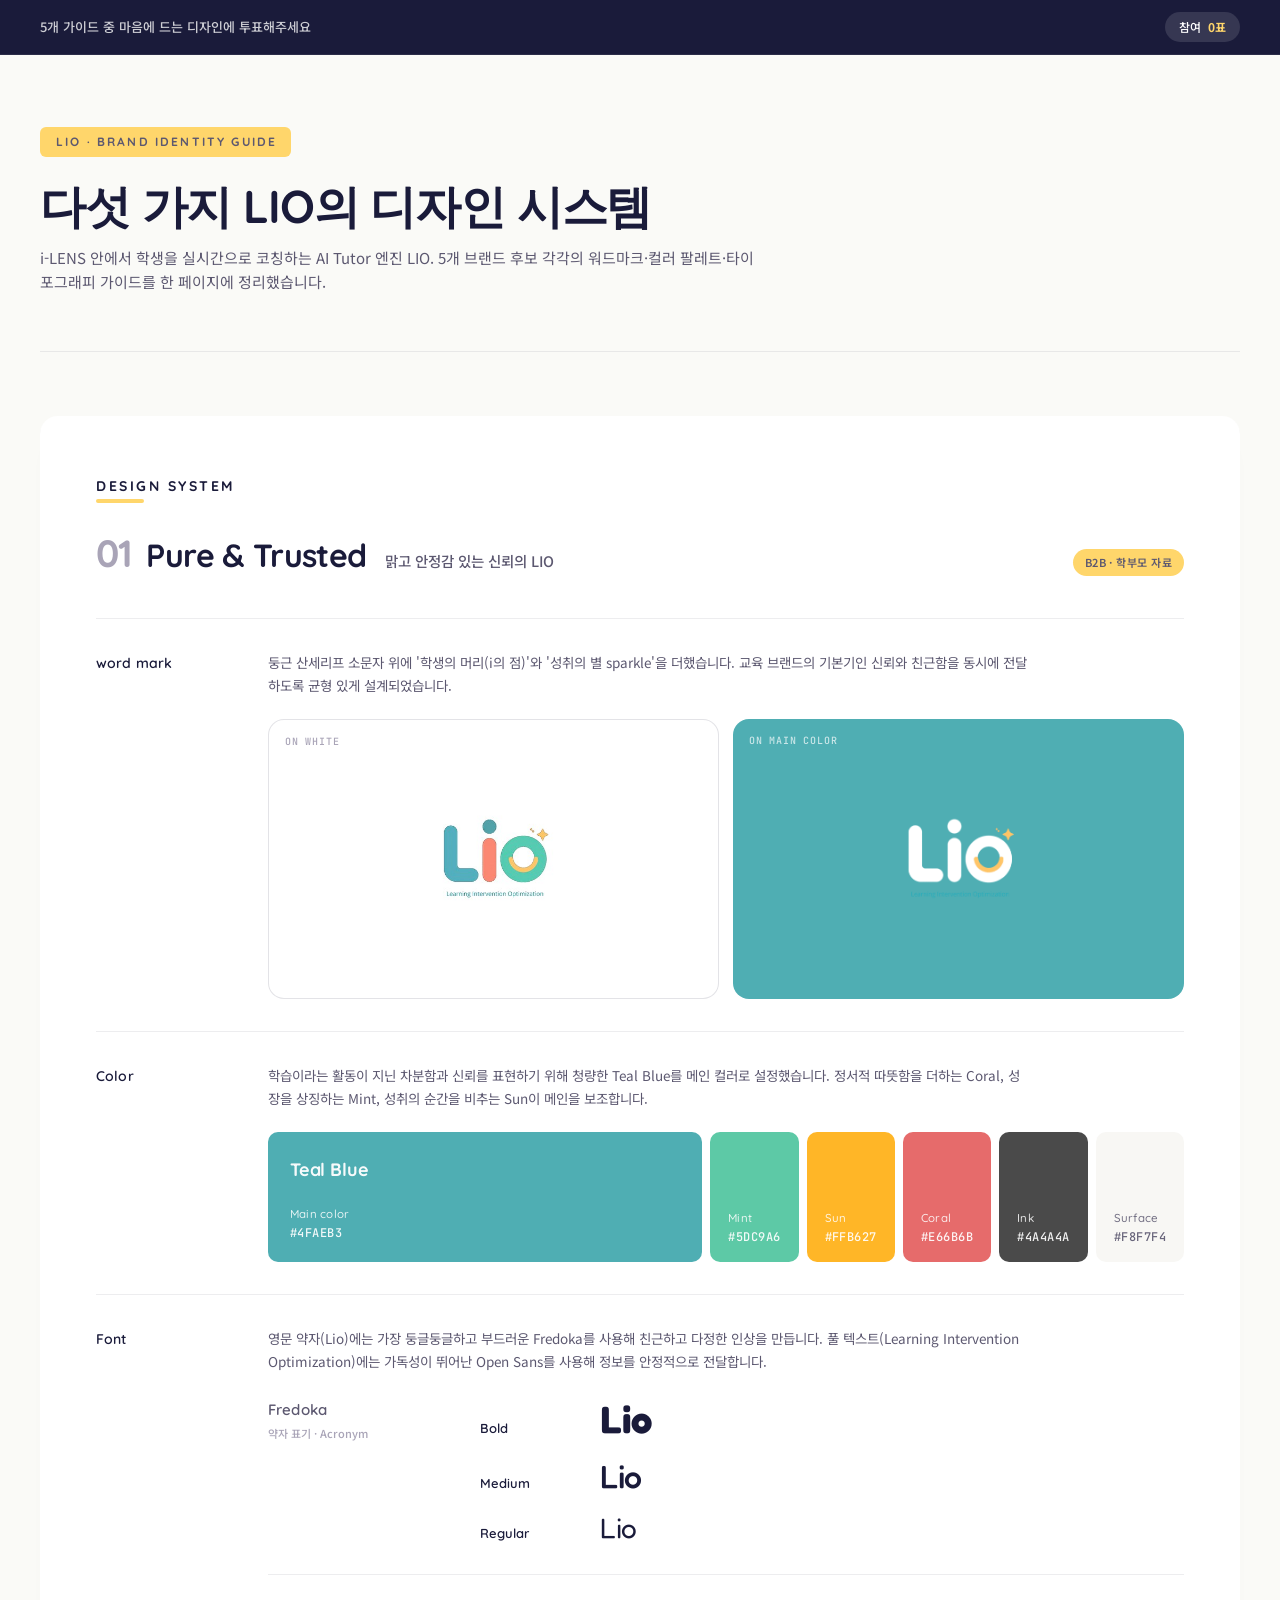
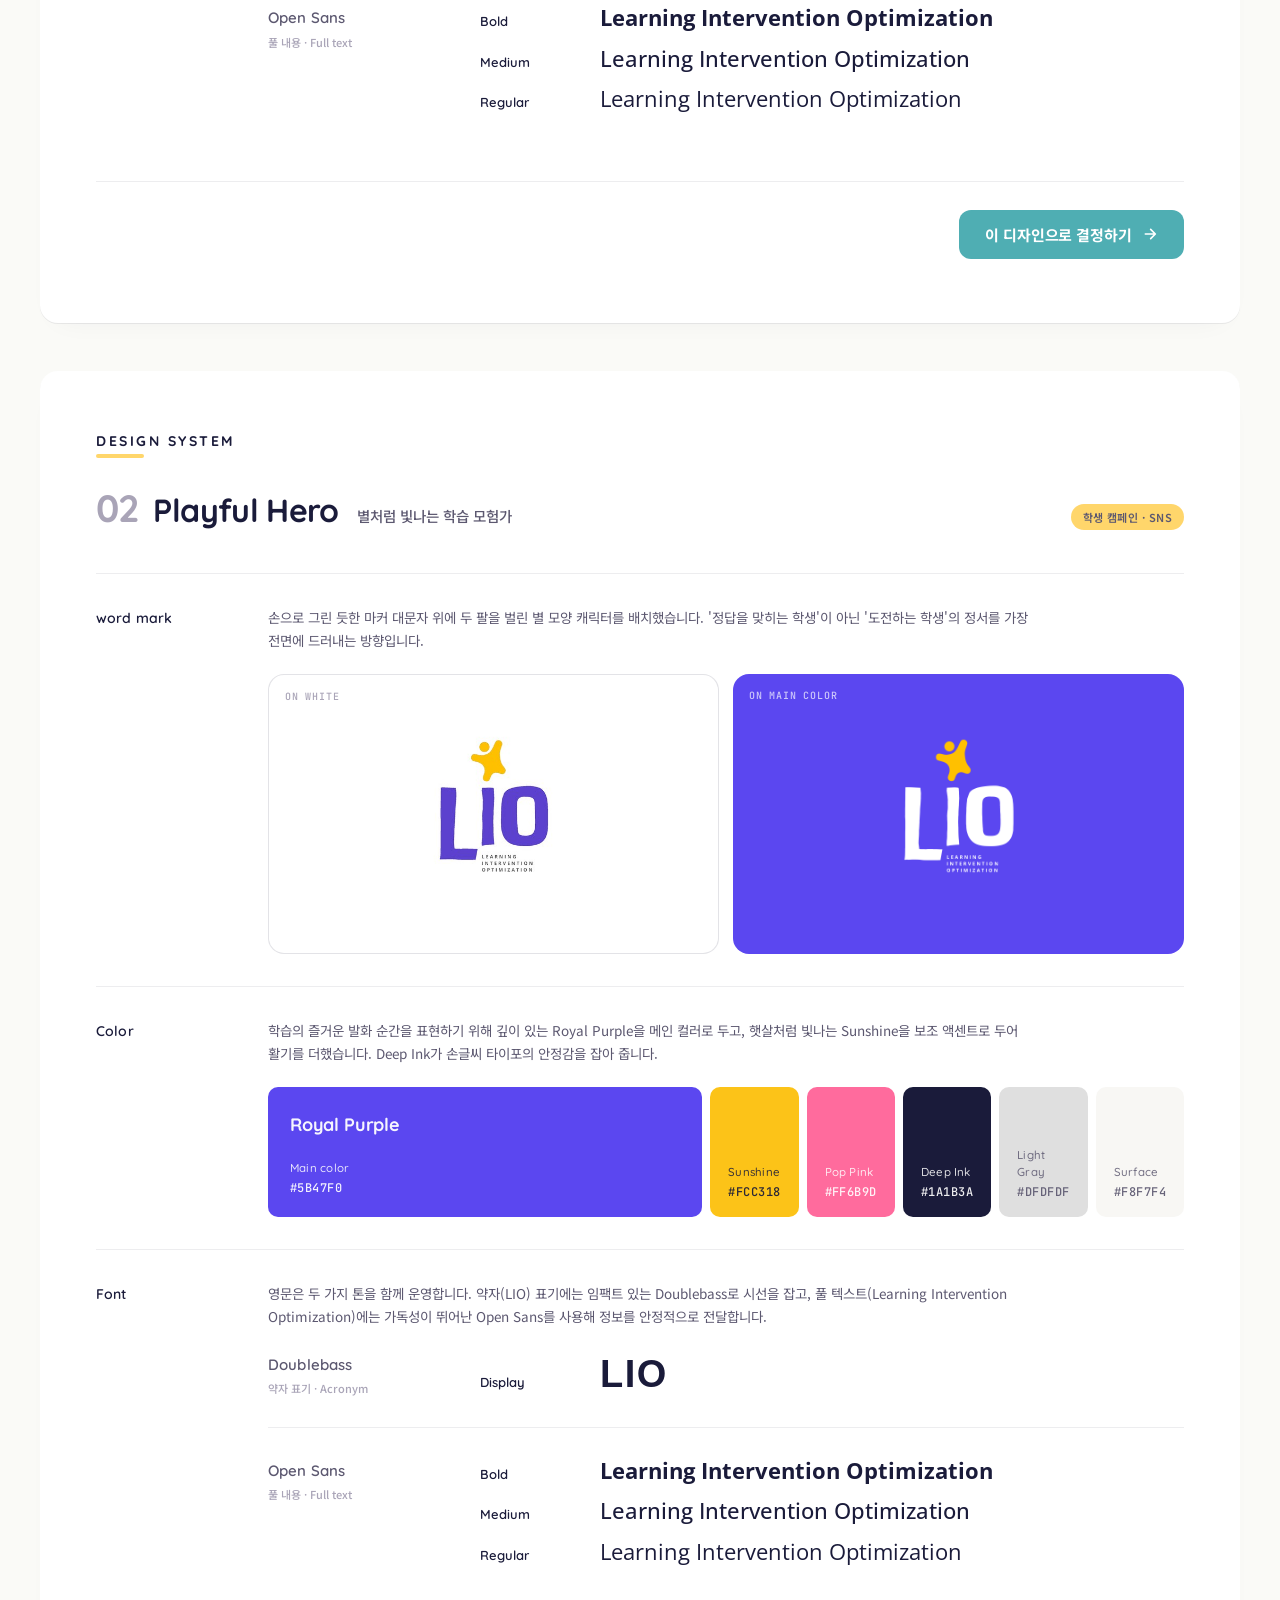
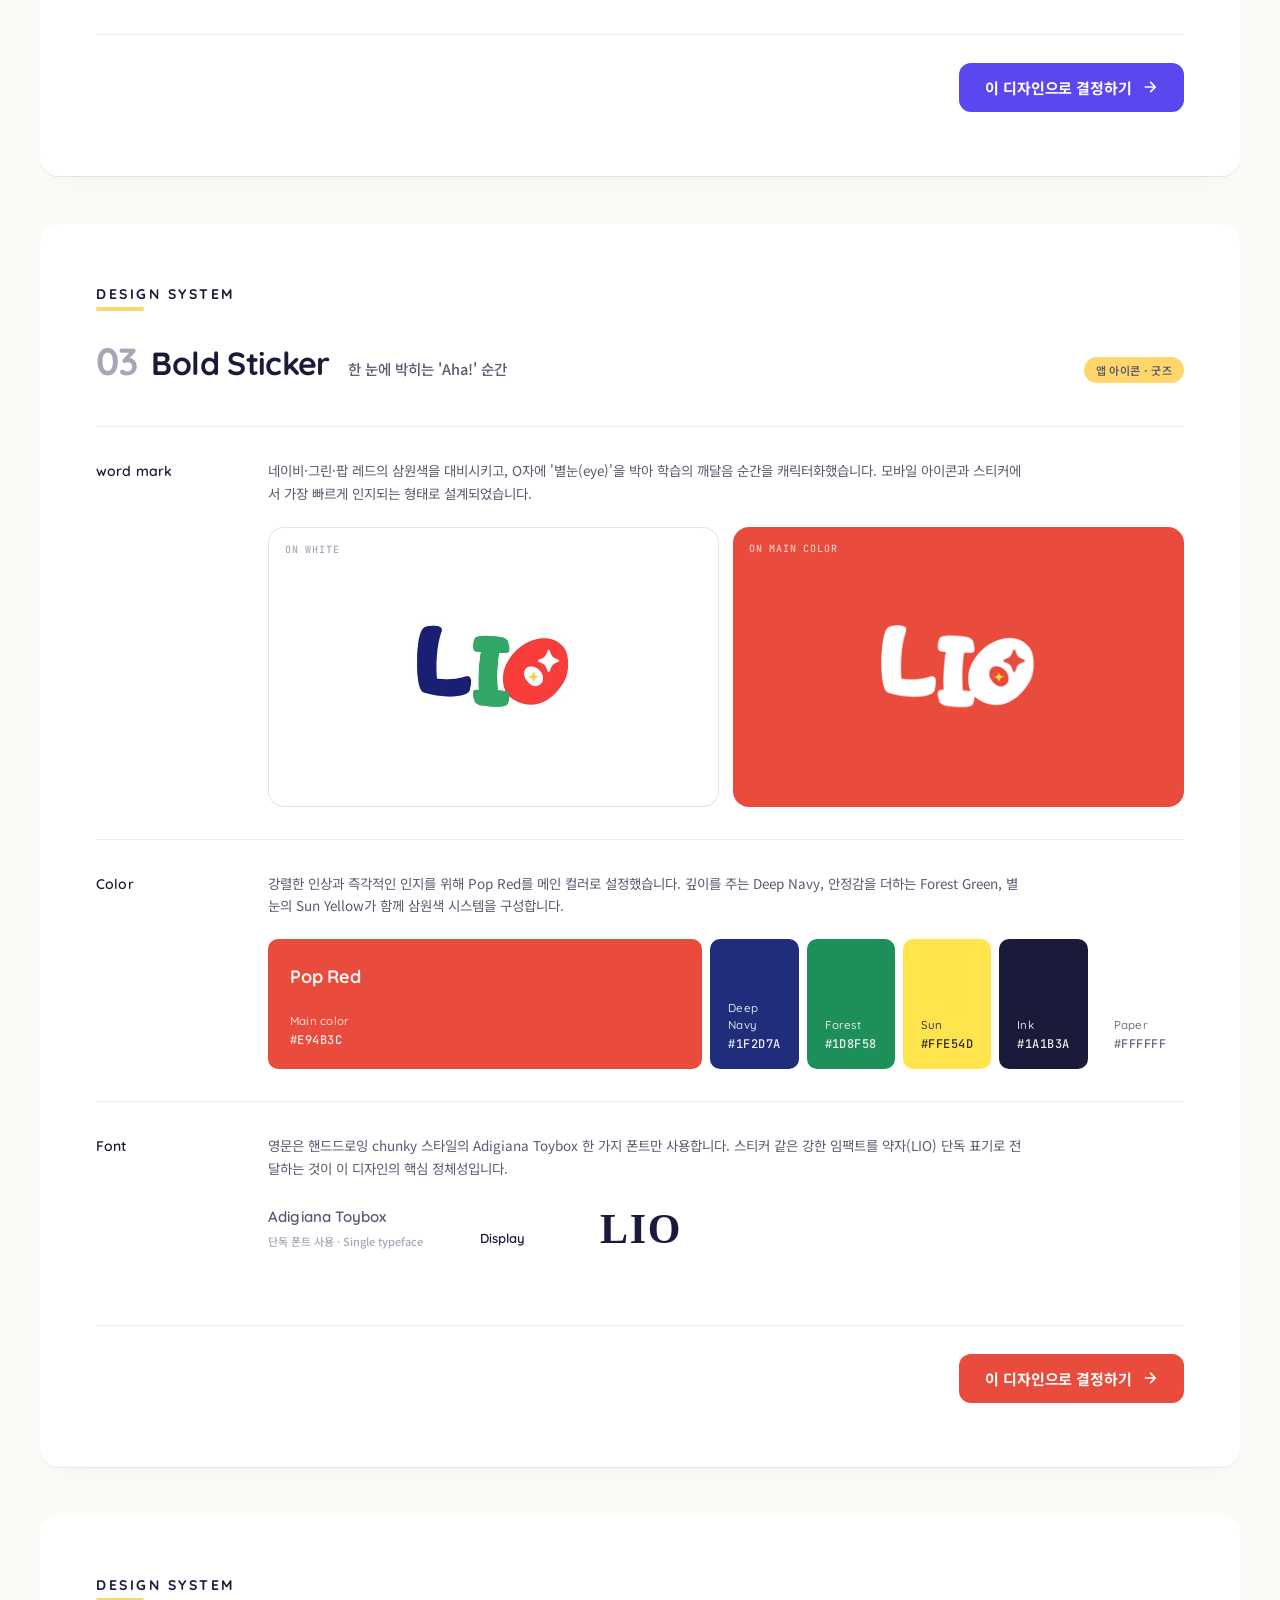
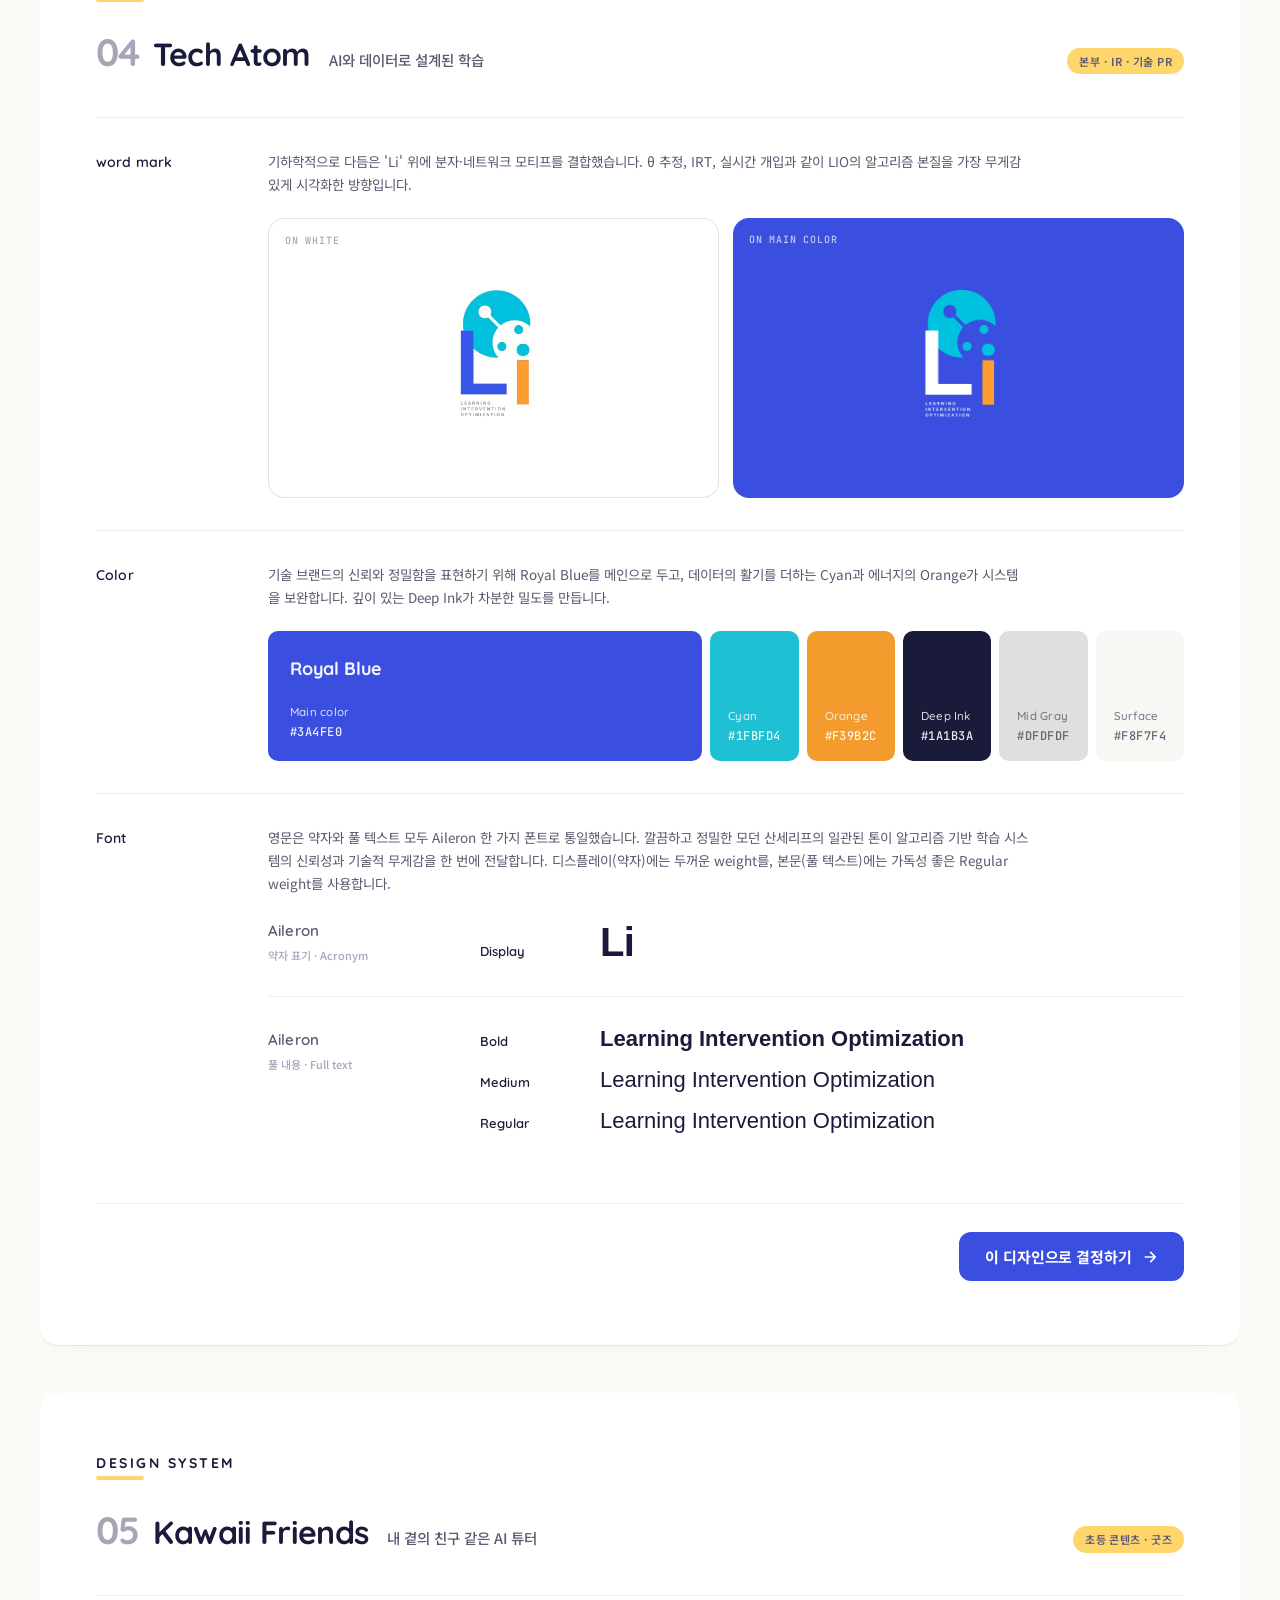
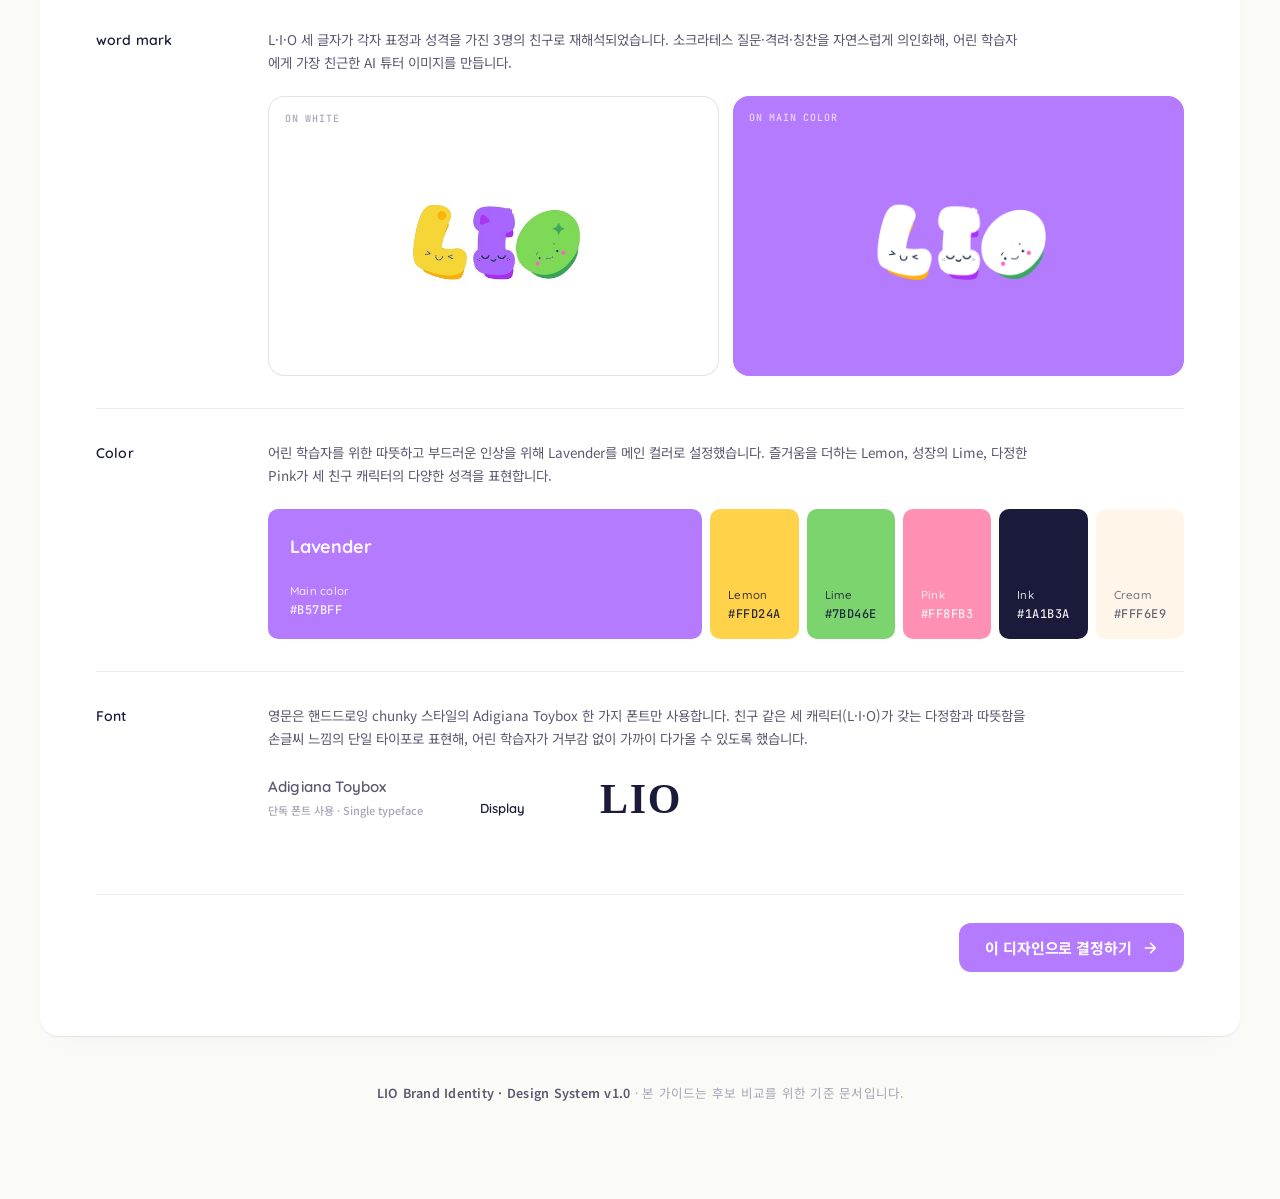
==== lio-design-system.html @ 3cfc1997 "Add files via upload" ====
<!DOCTYPE html>
<html lang="ko">
<head>
<meta charset="UTF-8">
<meta name="viewport" content="width=device-width, initial-scale=1.0">
<title>LIO · Design System · 5 Brand Identity Guides</title>
<link rel="preconnect" href="https://fonts.googleapis.com">
<link rel="preconnect" href="https://fonts.gstatic.com" crossorigin>
<link href="https://fonts.googleapis.com/css2?family=Noto+Sans+KR:wght@400;500;700&family=Quicksand:wght@400;500;700&family=Fredoka:wght@400;500;700&family=Open+Sans:wght@400;500;700&family=JetBrains+Mono:wght@400;500&display=swap" rel="stylesheet">
<style>
  :root {
    --bg: #FAFAF7;
    --surface: #FFFFFF;
    --ink: #1A1B3A;
    --ink-2: #5C5870;
    --ink-3: #A9A4B7;
    --line: rgba(26,27,58,0.08);
    --line-strong: rgba(26,27,58,0.14);
    --accent: #FFD66B;
  }
  * { box-sizing: border-box; margin: 0; padding: 0; }
  html, body {
    font-family: 'Noto Sans KR', -apple-system, BlinkMacSystemFont, system-ui, sans-serif;
    color: var(--ink);
    background: var(--bg);
    line-height: 1.5;
    -webkit-font-smoothing: antialiased;
    -moz-osx-font-smoothing: grayscale;
  }
  .wrap {
    max-width: 1280px;
    margin: 0 auto;
    padding: 72px 40px 96px;
  }

  /* PAGE HEADER */
  .page-header {
    margin-bottom: 64px;
    padding-bottom: 56px;
    border-bottom: 1px solid var(--line);
  }
  .page-header .kicker {
    display: inline-block;
    font-family: 'Quicksand', sans-serif;
    font-size: 12px;
    font-weight: 700;
    letter-spacing: 0.18em;
    text-transform: uppercase;
    color: #5C5870;
    background: var(--accent);
    padding: 6px 14px 6px 16px;
    border-radius: 6px;
    margin-bottom: 24px;
  }
  .page-header h1 {
    font-family: 'Quicksand', sans-serif;
    font-weight: 700;
    font-size: clamp(34px, 4vw, 46px);
    line-height: 1.1;
    letter-spacing: -0.025em;
    margin-bottom: 14px;
    color: var(--ink);
  }
  .page-header .lead {
    font-size: 15px;
    color: var(--ink-2);
    max-width: 720px;
    line-height: 1.65;
  }

  /* GUIDE CARD */
  .guide {
    background: var(--surface);
    border-radius: 18px;
    padding: 56px 56px 64px;
    margin-bottom: 48px;
    box-shadow: 0 1px 0 var(--line), 0 12px 28px -20px rgba(26,27,58,0.08);
  }

  .guide-head {
    margin-bottom: 36px;
  }
  .ds-title {
    font-family: 'Quicksand', sans-serif;
    font-weight: 700;
    font-size: 14px;
    letter-spacing: 0.18em;
    color: var(--ink);
    position: relative;
    display: inline-block;
    padding-bottom: 6px;
  }
  .ds-title::after {
    content: '';
    position: absolute;
    left: 0;
    bottom: 0;
    width: 48px;
    height: 4px;
    background: var(--accent);
    border-radius: 2px;
  }
  .guide-sub {
    margin-top: 22px;
    display: flex;
    flex-wrap: wrap;
    align-items: baseline;
    gap: 14px;
  }
  .guide-sub .num {
    font-family: 'Quicksand', sans-serif;
    font-weight: 700;
    font-size: 38px;
    color: var(--ink-3);
    letter-spacing: -0.02em;
  }
  .guide-sub .gname {
    font-family: 'Quicksand', sans-serif;
    font-weight: 700;
    font-size: 32px;
    letter-spacing: -0.02em;
    color: var(--ink);
  }
  .guide-sub .kr-concept {
    font-size: 14.5px;
    color: var(--ink-2);
    font-weight: 500;
    margin-left: 4px;
  }
  .guide-sub .gtag {
    margin-left: auto;
    font-size: 11px;
    font-weight: 600;
    letter-spacing: 0.04em;
    color: var(--ink-2);
    background: var(--accent);
    padding: 5px 12px;
    border-radius: 999px;
  }

  /* ROW */
  .row {
    display: grid;
    grid-template-columns: 140px 1fr;
    gap: 32px;
    padding: 32px 0;
    border-top: 1px solid var(--line);
  }
  .row .label {
    font-family: 'Quicksand', sans-serif;
    font-size: 14px;
    font-weight: 600;
    letter-spacing: 0.01em;
    color: var(--ink);
    padding-top: 2px;
  }
  .row .content {
    display: flex;
    flex-direction: column;
    gap: 22px;
  }
  .row .desc {
    font-size: 13.5px;
    color: var(--ink-2);
    line-height: 1.7;
    max-width: 760px;
  }

  /* WORDMARK */
  .wordmark-row {
    display: grid;
    grid-template-columns: 1fr 1fr;
    gap: 14px;
  }
  .wordmark-card {
    height: 280px;
    border-radius: 16px;
    display: flex;
    align-items: center;
    justify-content: center;
    padding: 28px 36px;
    border: none;
    position: relative;
    overflow: hidden;
    transition: transform 0.3s cubic-bezier(0.16,1,0.3,1);
  }
  .wordmark-card:hover { transform: translateY(-3px); }
  .wordmark-card.white { background: #FFFFFF; border: 1px solid rgba(26, 27, 58, 0.12); }
  .wordmark-card.color { border: none; }
  .wordmark-card img {
    max-height: 100%;
    max-width: 100%;
    object-fit: contain;
  }
  .card-tag {
    position: absolute;
    top: 14px;
    left: 16px;
    font-family: 'JetBrains Mono', monospace;
    font-size: 10px;
    letter-spacing: 0.08em;
    text-transform: uppercase;
    color: var(--ink-3);
    font-weight: 500;
  }

  /* COLOR */
  .color-grid {
    display: grid;
    grid-template-columns: 1.6fr 1fr;
    gap: 8px;
  }
  .color-row {
    display: grid;
    grid-template-columns: repeat(5, 1fr);
    gap: 8px;
  }
  @media (max-width: 880px) {
    .color-grid { grid-template-columns: 1fr; }
    .color-row { grid-template-columns: repeat(2, 1fr); }
  }
  .color-card {
    border-radius: 10px;
    padding: 18px 18px 16px;
    display: flex;
    flex-direction: column;
    justify-content: flex-end;
    min-height: 130px;
    font-family: 'JetBrains Mono', 'Quicksand', monospace;
    transition: transform 0.2s;
  }
  .color-card:hover { transform: translateY(-2px); }
  .color-card.main {
    min-height: 130px;
    padding: 24px 22px 20px;
  }
  .color-card .name {
    font-family: 'Quicksand', sans-serif;
    font-size: 18px;
    font-weight: 700;
    letter-spacing: -0.01em;
    margin-bottom: auto;
    opacity: 0.95;
  }
  .color-card .lbl {
    font-size: 11.5px;
    font-weight: 500;
    opacity: 0.85;
    font-family: 'Quicksand', sans-serif;
    letter-spacing: 0.02em;
  }
  .color-card .hex {
    font-size: 12px;
    font-weight: 500;
    opacity: 0.92;
    margin-top: 2px;
    letter-spacing: 0.04em;
  }

  /* FONTS */
  .fonts {
    display: flex;
    flex-direction: column;
    gap: 28px;
  }
  .font-block {
    display: grid;
    grid-template-columns: 180px 1fr;
    gap: 32px;
    padding: 0;
  }
  .font-block + .font-block {
    border-top: 1px solid var(--line);
    padding-top: 28px;
  }
  .font-name {
    font-family: 'Quicksand', sans-serif;
    font-size: 15px;
    font-weight: 600;
    color: var(--ink-2);
    letter-spacing: 0.01em;
    padding-top: 4px;
    display: flex;
    flex-direction: column;
    gap: 4px;
  }
  .font-name .font-sub {
    font-family: 'Noto Sans KR', sans-serif;
    font-size: 11px;
    font-weight: 500;
    color: var(--ink-3);
    letter-spacing: 0;
  }
  .font-rows {
    display: flex;
    flex-direction: column;
    gap: 12px;
  }
  .fr {
    display: grid;
    grid-template-columns: 96px 1fr;
    gap: 24px;
    align-items: baseline;
  }
  .fr .fw {
    font-family: 'Quicksand', sans-serif;
    font-size: 13px;
    font-weight: 600;
    color: var(--ink);
  }
  .fr .fs {
    font-size: 22px;
    line-height: 1.3;
    color: var(--ink);
  }

  /* responsive */
  @media (max-width: 720px) {
    .wrap { padding: 48px 20px 64px; }
    .wordmark-card { height: 220px; padding: 24px; }
    .rank-row { grid-template-columns: 44px 76px 1fr; gap: 12px; padding: 14px 16px; }
    .rank-logo { width: 68px; height: 68px; }
    .rank-row.first .rank-logo { width: 84px; height: 84px; }
    .guide { padding: 36px 24px 40px; }
    .row { grid-template-columns: 1fr; gap: 14px; }
    .wordmark-row { grid-template-columns: 1fr; }
    .font-block { grid-template-columns: 1fr; gap: 14px; }
    .fr { grid-template-columns: 80px 1fr; gap: 14px; }
    .fr .fs { font-size: 18px; }
    .guide-sub .gtag { margin-left: 0; }
  }

  /* footer */
  .page-footer {
    margin-top: 40px;
    text-align: center;
    font-size: 12.5px;
    color: var(--ink-3);
    letter-spacing: 0.02em;
  }
  .page-footer strong {
    color: var(--ink-2);
    font-weight: 600;
  }

  /* TOP BAR */
  .top-bar {
    position: sticky;
    top: 0;
    z-index: 50;
    background: var(--ink);
    color: #fff;
    padding: 12px 0;
    border-bottom: 1px solid rgba(255,255,255,0.08);
  }
  .top-bar-inner {
    max-width: 1280px;
    margin: 0 auto;
    padding: 0 40px;
    display: flex;
    align-items: center;
    justify-content: space-between;
    gap: 16px;
    font-size: 13px;
    font-weight: 500;
  }
  .top-bar .tb-label { color: rgba(255,255,255,0.78); }
  .top-bar .tb-stat {
    background: rgba(255,255,255,0.12);
    padding: 6px 14px;
    border-radius: 999px;
    font-size: 12px;
  }
  .top-bar .tb-stat strong {
    color: var(--accent);
    font-weight: 700;
    margin-left: 4px;
    font-feature-settings: "tnum";
  }
  @media (max-width: 720px) {
    .top-bar-inner { padding: 0 20px; font-size: 11.5px; }
    .top-bar .tb-label { display: none; }
  }

  /* VOTE BUTTON inside each guide */
  .vote-cta-row {
    margin-top: 36px;
    padding-top: 28px;
    border-top: 1px solid var(--line);
    display: flex;
    justify-content: flex-end;
  }
  .vote-cta {
    appearance: none;
    border: none;
    color: #fff;
    font-family: 'Noto Sans KR', sans-serif;
    font-size: 15px;
    font-weight: 700;
    padding: 14px 26px;
    border-radius: 12px;
    cursor: pointer;
    display: inline-flex;
    align-items: center;
    gap: 10px;
    transition: transform 0.2s, box-shadow 0.2s, filter 0.2s;
    letter-spacing: -0.005em;
  }
  .vote-cta:hover {
    transform: translateY(-2px);
    box-shadow: 0 14px 24px -10px rgba(26,27,58,0.25);
    filter: brightness(1.06);
  }
  .vote-cta:active { transform: translateY(0); }
  .vote-cta svg { transition: transform 0.3s cubic-bezier(0.16,1,0.3,1); }
  .vote-cta:hover svg { transform: translateX(4px); }

  /* RESULTS SECTION */
  .results-section {
    background: var(--surface);
    border-radius: 18px;
    padding: 48px 56px 56px;
    margin-bottom: 48px;
    box-shadow: 0 1px 0 var(--line), 0 12px 28px -20px rgba(26,27,58,0.08);
    display: none;
  }
  .results-section.show {
    display: block;
    animation: rIn 0.6s cubic-bezier(0.16,1,0.3,1);
  }
  @keyframes rIn {
    from { opacity: 0; transform: translateY(16px); }
    to { opacity: 1; transform: translateY(0); }
  }
  .results-head {
    display: flex;
    align-items: flex-end;
    justify-content: space-between;
    margin-bottom: 32px;
    flex-wrap: wrap;
    gap: 16px;
  }
  .results-title {
    font-family: 'Quicksand', sans-serif;
    font-weight: 700;
    font-size: 32px;
    letter-spacing: -0.02em;
    margin-top: 18px;
    color: var(--ink);
  }
  .results-sub {
    font-size: 14px;
    color: var(--ink-2);
    margin-top: 6px;
  }
  .reset-btn {
    appearance: none;
    border: 1.5px solid var(--line-strong);
    background: var(--surface);
    color: var(--ink);
    font-family: 'Noto Sans KR', sans-serif;
    font-size: 13px;
    font-weight: 600;
    padding: 10px 18px;
    border-radius: 11px;
    cursor: pointer;
    display: inline-flex;
    align-items: center;
    gap: 7px;
    transition: all 0.2s;
  }
  .reset-btn:hover {
    background: var(--ink);
    color: #fff;
    border-color: var(--ink);
  }
  .ranking {
    display: flex;
    flex-direction: column;
    gap: 12px;
    list-style: none;
  }
  .rank-row {
    display: grid;
    grid-template-columns: 60px 104px 1fr;
    align-items: center;
    gap: 20px;
    padding: 20px 24px 20px 20px;
    background: var(--bg);
    border: 1.5px solid var(--line);
    border-radius: 16px;
    position: relative;
    overflow: hidden;
    transition: transform 0.3s, border-color 0.3s;
  }
  .rank-row:hover {
    transform: translateX(3px);
    border-color: var(--row-theme);
  }
  .rank-row.first {
    background: linear-gradient(135deg, #FFF7DC 0%, #FFEFC1 100%);
    border-color: #E5A623;
    padding: 26px;
  }
  .rank-pos {
    display: flex;
    flex-direction: column;
    align-items: center;
    gap: 3px;
  }
  .rank-num {
    font-family: 'Quicksand', sans-serif;
    font-weight: 700;
    font-size: 32px;
    line-height: 1;
    letter-spacing: -0.03em;
    color: var(--ink);
  }
  .rank-row.first .rank-num { color: #E5A623; font-size: 40px; }
  .rank-row.second .rank-num { color: #9CA3B7; }
  .rank-row.third .rank-num { color: #C68A4E; }
  .medal {
    font-size: 9px;
    font-weight: 700;
    letter-spacing: 0.12em;
    text-transform: uppercase;
    color: var(--ink-3);
    font-family: 'Quicksand', sans-serif;
  }
  .rank-row.first .medal { color: #E5A623; }
  .rank-logo {
    width: 88px;
    height: 88px;
    border-radius: 14px;
    background: #FFFFFF;
    border: none;
    display: flex;
    align-items: center;
    justify-content: center;
    padding: 10px;
    flex-shrink: 0;
    overflow: hidden;
  }
  .rank-row.first .rank-logo {
    width: 112px;
    height: 112px;
    padding: 12px;
    box-shadow: 0 10px 22px -8px rgba(229,166,35,0.5);
  }
  .rank-logo img { max-width: 100%; max-height: 100%; object-fit: contain; }
  .rank-info {
    display: flex;
    flex-direction: column;
    gap: 8px;
    min-width: 0;
  }
  .rank-info-top {
    display: flex;
    align-items: baseline;
    justify-content: space-between;
    gap: 12px;
    flex-wrap: wrap;
  }
  .rank-name {
    font-family: 'Quicksand', sans-serif;
    font-weight: 700;
    font-size: 20px;
    letter-spacing: -0.01em;
    color: var(--ink);
  }
  .rank-row.first .rank-name { font-size: 26px; }
  .rank-name .kr {
    display: inline-block;
    font-family: 'Noto Sans KR', sans-serif;
    font-size: 12.5px;
    font-weight: 500;
    color: var(--ink-2);
    margin-left: 8px;
  }
  .rank-pct {
    font-family: 'Quicksand', sans-serif;
    font-weight: 700;
    font-size: 22px;
    color: var(--row-theme);
    font-feature-settings: "tnum";
  }
  .rank-row.first .rank-pct { font-size: 30px; }
  .rank-pct .votes {
    font-family: 'Noto Sans KR', sans-serif;
    font-size: 12px;
    font-weight: 500;
    color: var(--ink-3);
    margin-left: 6px;
  }
  .rank-bar {
    height: 9px;
    background: rgba(26,27,58,0.06);
    border-radius: 999px;
    overflow: hidden;
  }
  .rank-bar-fill {
    height: 100%;
    background: var(--row-theme);
    border-radius: 999px;
    width: 0;
    transition: width 1.1s cubic-bezier(0.16,1,0.3,1);
  }
  .rank-row.first .rank-bar-fill {
    background: linear-gradient(90deg, #E5A623, #F4B731);
  }
  .winner-star {
    position: absolute;
    top: 10px;
    right: 16px;
    font-family: 'Quicksand', sans-serif;
    font-weight: 700;
    font-size: 11px;
    color: #E5A623;
    letter-spacing: 0.12em;
    text-transform: uppercase;
  }
  .winner-star::before {
    content: '★';
    margin-right: 4px;
    font-size: 13px;
  }

  /* When a guide is the user choice, give it a soft highlight */
  .guide.chosen {
    box-shadow: 0 0 0 3px var(--accent), 0 1px 0 var(--line), 0 14px 32px -16px rgba(26,27,58,0.18);
  }




</style>
</head>
<body>
<div class="top-bar" id="topBar">
  <div class="top-bar-inner">
    <span class="tb-label">5개 가이드 중 마음에 드는 디자인에 투표해주세요</span>
    <span class="tb-stat" id="tbStat">참여 <strong>0표</strong></span>
  </div>
</div>
<div class="wrap">

<section class="results-section" id="resultsSection">
  <header class="results-head">
    <div>
      <h2 class="ds-title">VOTE RESULT</h2>
      <p class="results-title">투표가 완료되었습니다</p>
      <p class="results-sub" id="resultsSub">가장 많은 표를 받은 후보가 1위입니다.</p>
    </div>
    <button class="reset-btn" id="resetBtn">
      <svg width="14" height="14" viewBox="0 0 24 24" fill="none" stroke="currentColor" stroke-width="2" stroke-linecap="round" stroke-linejoin="round"><path d="M21 12a9 9 0 1 1-3-6.7L21 8M21 3v5h-5"/></svg>
      다시 투표하기
    </button>
  </header>
  <ol class="ranking" id="rankingList"></ol>
</section>

<header class="page-header">
  <span class="kicker">LIO · Brand Identity Guide</span>
  <h1>다섯 가지 LIO의 디자인 시스템</h1>
  <p class="lead">i-LENS 안에서 학생을 실시간으로 코칭하는 AI Tutor 엔진 LIO. 5개 브랜드 후보 각각의 워드마크·컬러 팔레트·타이포그래피 가이드를 한 페이지에 정리했습니다.</p>
</header>

<section class="guide guide-1">
  <header class="guide-head">
    <h2 class="ds-title">DESIGN SYSTEM</h2>
    <p class="guide-sub"><span class="num">01</span><span class="gname">Pure & Trusted</span><span class="kr-concept">맑고 안정감 있는 신뢰의 LIO</span><span class="gtag">B2B · 학부모 자료</span></p>
  </header>

  <div class="row">
    <div class="label">word mark</div>
    <div class="content">
      <p class="desc">둥근 산세리프 소문자 위에 '학생의 머리(i의 점)'와 '성취의 별 sparkle'을 더했습니다. 교육 브랜드의 기본기인 신뢰와 친근함을 동시에 전달하도록 균형 있게 설계되었습니다.</p>
      <div class="wordmark-row">
        <div class="wordmark-card white">
          <span class="card-tag">on white</span>
          <img data-logo-id="1" alt="LIO Pure & Trusted">
        </div>
        <div class="wordmark-card color" style="background:#4FAEB3">
          <span class="card-tag" style="color: rgba(255,255,255,0.7)">on main color</span>
          <img src="logos/logo-1_w.png" alt="LIO Pure & Trusted">
        </div>
      </div>
    </div>
  </div>

  <div class="row">
    <div class="label">Color</div>
    <div class="content">
      <p class="desc">학습이라는 활동이 지닌 차분함과 신뢰를 표현하기 위해 청량한 Teal Blue를 메인 컬러로 설정했습니다. 정서적 따뜻함을 더하는 Coral, 성장을 상징하는 Mint, 성취의 순간을 비추는 Sun이 메인을 보조합니다.</p>
      <div class="color-grid">
        <div class="color-card main" style="background:#4FAEB3; color:#fff">
            <div class="name">Teal Blue</div>
            <div class="lbl">Main color</div>
            <div class="hex">#4FAEB3</div>
          </div>
        <div class="color-row">
          <div class="color-card" style="background:#5DC9A6; color:#fff">
            
            <div class="lbl">Mint</div>
            <div class="hex">#5DC9A6</div>
          </div>
          <div class="color-card" style="background:#FFB627; color:#fff">
            
            <div class="lbl">Sun</div>
            <div class="hex">#FFB627</div>
          </div>
          <div class="color-card" style="background:#E66B6B; color:#fff">
            
            <div class="lbl">Coral</div>
            <div class="hex">#E66B6B</div>
          </div>
          <div class="color-card" style="background:#4A4A4A; color:#fff">
            
            <div class="lbl">Ink</div>
            <div class="hex">#4A4A4A</div>
          </div>
          <div class="color-card" style="background:#F8F7F4; color:#5C5870">
            
            <div class="lbl">Surface</div>
            <div class="hex">#F8F7F4</div>
          </div>
        </div>
      </div>
    </div>
  </div>

  <div class="row">
    <div class="label">Font</div>
    <div class="content">
      <p class="desc">영문 약자(Lio)에는 가장 둥글둥글하고 부드러운 Fredoka를 사용해 친근하고 다정한 인상을 만듭니다. 풀 텍스트(Learning Intervention Optimization)에는 가독성이 뛰어난 Open Sans를 사용해 정보를 안정적으로 전달합니다.</p>
      <div class="fonts">
        <div class="font-block">
          <div class="font-name">Fredoka<span class="font-sub">약자 표기 · Acronym</span></div>
          <div class="font-rows">
            <div class="fr"><span class="fw">Bold</span><span class="fs" style="font-family: 'Fredoka', sans-serif; font-weight: 700; font-size: 38px; letter-spacing: -0.01em">Lio</span></div>
            <div class="fr"><span class="fw">Medium</span><span class="fs" style="font-family: 'Fredoka', sans-serif; font-weight: 500; font-size: 32px; letter-spacing: -0.01em">Lio</span></div>
            <div class="fr"><span class="fw">Regular</span><span class="fs" style="font-family: 'Fredoka', sans-serif; font-weight: 400; font-size: 28px; letter-spacing: -0.01em">Lio</span></div>
          </div>
        </div>
        <div class="font-block">
          <div class="font-name">Open Sans<span class="font-sub">풀 내용 · Full text</span></div>
          <div class="font-rows">
            <div class="fr"><span class="fw">Bold</span><span class="fs" style="font-family: 'Open Sans', sans-serif; font-weight: 700">Learning Intervention Optimization</span></div>
            <div class="fr"><span class="fw">Medium</span><span class="fs" style="font-family: 'Open Sans', sans-serif; font-weight: 500">Learning Intervention Optimization</span></div>
            <div class="fr"><span class="fw">Regular</span><span class="fs" style="font-family: 'Open Sans', sans-serif; font-weight: 400">Learning Intervention Optimization</span></div>
          </div>
        </div>
      </div>
    </div>
  </div>
  <div class="vote-cta-row">
        <button class="vote-cta" data-vote="1" style="background: #4FAEB3">
          이 디자인으로 결정하기
          <svg width="16" height="16" viewBox="0 0 24 24" fill="none" stroke="currentColor" stroke-width="2.5" stroke-linecap="round" stroke-linejoin="round"><path d="M5 12h14M13 5l7 7-7 7"/></svg>
        </button>
      </div>
</section>

<section class="guide guide-2">
  <header class="guide-head">
    <h2 class="ds-title">DESIGN SYSTEM</h2>
    <p class="guide-sub"><span class="num">02</span><span class="gname">Playful Hero</span><span class="kr-concept">별처럼 빛나는 학습 모험가</span><span class="gtag">학생 캠페인 · SNS</span></p>
  </header>

  <div class="row">
    <div class="label">word mark</div>
    <div class="content">
      <p class="desc">손으로 그린 듯한 마커 대문자 위에 두 팔을 벌린 별 모양 캐릭터를 배치했습니다. '정답을 맞히는 학생'이 아닌 '도전하는 학생'의 정서를 가장 전면에 드러내는 방향입니다.</p>
      <div class="wordmark-row">
        <div class="wordmark-card white">
          <span class="card-tag">on white</span>
          <img data-logo-id="2" alt="LIO Playful Hero">
        </div>
        <div class="wordmark-card color" style="background:#5B47F0">
          <span class="card-tag" style="color: rgba(255,255,255,0.7)">on main color</span>
          <img src="logos/logo-2_w.png" alt="LIO Playful Hero">
        </div>
      </div>
    </div>
  </div>

  <div class="row">
    <div class="label">Color</div>
    <div class="content">
      <p class="desc">학습의 즐거운 발화 순간을 표현하기 위해 깊이 있는 Royal Purple을 메인 컬러로 두고, 햇살처럼 빛나는 Sunshine을 보조 액센트로 두어 활기를 더했습니다. Deep Ink가 손글씨 타이포의 안정감을 잡아 줍니다.</p>
      <div class="color-grid">
        <div class="color-card main" style="background:#5B47F0; color:#fff">
            <div class="name">Royal Purple</div>
            <div class="lbl">Main color</div>
            <div class="hex">#5B47F0</div>
          </div>
        <div class="color-row">
          <div class="color-card" style="background:#FCC318; color:#1A1B3A">
            
            <div class="lbl">Sunshine</div>
            <div class="hex">#FCC318</div>
          </div>
          <div class="color-card" style="background:#FF6B9D; color:#fff">
            
            <div class="lbl">Pop Pink</div>
            <div class="hex">#FF6B9D</div>
          </div>
          <div class="color-card" style="background:#1A1B3A; color:#fff">
            
            <div class="lbl">Deep Ink</div>
            <div class="hex">#1A1B3A</div>
          </div>
          <div class="color-card" style="background:#DFDFDF; color:#5C5870">
            
            <div class="lbl">Light Gray</div>
            <div class="hex">#DFDFDF</div>
          </div>
          <div class="color-card" style="background:#F8F7F4; color:#5C5870">
            
            <div class="lbl">Surface</div>
            <div class="hex">#F8F7F4</div>
          </div>
        </div>
      </div>
    </div>
  </div>

  <div class="row">
    <div class="label">Font</div>
    <div class="content">
      <p class="desc">영문은 두 가지 톤을 함께 운영합니다. 약자(LIO) 표기에는 임팩트 있는 Doublebass로 시선을 잡고, 풀 텍스트(Learning Intervention Optimization)에는 가독성이 뛰어난 Open Sans를 사용해 정보를 안정적으로 전달합니다.</p>
      <div class="fonts">
        <div class="font-block">
          <div class="font-name">Doublebass<span class="font-sub">약자 표기 · Acronym</span></div>
          <div class="font-rows">
            <div class="fr"><span class="fw">Display</span><span class="fs" style="font-family: 'Doublebass', 'Anton', 'Bebas Neue', Impact, sans-serif; font-weight: 700; font-size: 38px; letter-spacing: 0.04em">LIO</span></div>
          </div>
        </div>
        <div class="font-block">
          <div class="font-name">Open Sans<span class="font-sub">풀 내용 · Full text</span></div>
          <div class="font-rows">
            <div class="fr"><span class="fw">Bold</span><span class="fs" style="font-family: 'Open Sans', sans-serif; font-weight: 700">Learning Intervention Optimization</span></div>
            <div class="fr"><span class="fw">Medium</span><span class="fs" style="font-family: 'Open Sans', sans-serif; font-weight: 500">Learning Intervention Optimization</span></div>
            <div class="fr"><span class="fw">Regular</span><span class="fs" style="font-family: 'Open Sans', sans-serif; font-weight: 400">Learning Intervention Optimization</span></div>
          </div>
        </div>
      </div>
    </div>
  </div>
  <div class="vote-cta-row">
        <button class="vote-cta" data-vote="2" style="background: #5B47F0">
          이 디자인으로 결정하기
          <svg width="16" height="16" viewBox="0 0 24 24" fill="none" stroke="currentColor" stroke-width="2.5" stroke-linecap="round" stroke-linejoin="round"><path d="M5 12h14M13 5l7 7-7 7"/></svg>
        </button>
      </div>
</section>

<section class="guide guide-3">
  <header class="guide-head">
    <h2 class="ds-title">DESIGN SYSTEM</h2>
    <p class="guide-sub"><span class="num">03</span><span class="gname">Bold Sticker</span><span class="kr-concept">한 눈에 박히는 'Aha!' 순간</span><span class="gtag">앱 아이콘 · 굿즈</span></p>
  </header>

  <div class="row">
    <div class="label">word mark</div>
    <div class="content">
      <p class="desc">네이비·그린·팝 레드의 삼원색을 대비시키고, O자에 '별눈(eye)'을 박아 학습의 깨달음 순간을 캐릭터화했습니다. 모바일 아이콘과 스티커에서 가장 빠르게 인지되는 형태로 설계되었습니다.</p>
      <div class="wordmark-row">
        <div class="wordmark-card white">
          <span class="card-tag">on white</span>
          <img data-logo-id="3" alt="LIO Bold Sticker">
        </div>
        <div class="wordmark-card color" style="background:#E94B3C">
          <span class="card-tag" style="color: rgba(255,255,255,0.7)">on main color</span>
          <img src="logos/logo-3_w.png" alt="LIO Bold Sticker">
        </div>
      </div>
    </div>
  </div>

  <div class="row">
    <div class="label">Color</div>
    <div class="content">
      <p class="desc">강렬한 인상과 즉각적인 인지를 위해 Pop Red를 메인 컬러로 설정했습니다. 깊이를 주는 Deep Navy, 안정감을 더하는 Forest Green, 별눈의 Sun Yellow가 함께 삼원색 시스템을 구성합니다.</p>
      <div class="color-grid">
        <div class="color-card main" style="background:#E94B3C; color:#fff">
            <div class="name">Pop Red</div>
            <div class="lbl">Main color</div>
            <div class="hex">#E94B3C</div>
          </div>
        <div class="color-row">
          <div class="color-card" style="background:#1F2D7A; color:#fff">
            
            <div class="lbl">Deep Navy</div>
            <div class="hex">#1F2D7A</div>
          </div>
          <div class="color-card" style="background:#1D8F58; color:#fff">
            
            <div class="lbl">Forest</div>
            <div class="hex">#1D8F58</div>
          </div>
          <div class="color-card" style="background:#FFE54D; color:#1A1B3A">
            
            <div class="lbl">Sun</div>
            <div class="hex">#FFE54D</div>
          </div>
          <div class="color-card" style="background:#1A1B3A; color:#fff">
            
            <div class="lbl">Ink</div>
            <div class="hex">#1A1B3A</div>
          </div>
          <div class="color-card" style="background:#FFFFFF; color:#5C5870">
            
            <div class="lbl">Paper</div>
            <div class="hex">#FFFFFF</div>
          </div>
        </div>
      </div>
    </div>
  </div>

  <div class="row">
    <div class="label">Font</div>
    <div class="content">
      <p class="desc">영문은 핸드드로잉 chunky 스타일의 Adigiana Toybox 한 가지 폰트만 사용합니다. 스티커 같은 강한 임팩트를 약자(LIO) 단독 표기로 전달하는 것이 이 디자인의 핵심 정체성입니다.</p>
      <div class="fonts">
        <div class="font-block">
          <div class="font-name">Adigiana Toybox<span class="font-sub">단독 폰트 사용 · Single typeface</span></div>
          <div class="font-rows">
            <div class="fr"><span class="fw">Display</span><span class="fs" style="font-family: 'Adigiana Toybox', 'Patrick Hand', 'Comic Sans MS', cursive; font-weight: 700; font-size: 42px; letter-spacing: 0.04em">LIO</span></div>
          </div>
        </div>

      </div>
    </div>
  </div>
  <div class="vote-cta-row">
        <button class="vote-cta" data-vote="3" style="background: #E94B3C">
          이 디자인으로 결정하기
          <svg width="16" height="16" viewBox="0 0 24 24" fill="none" stroke="currentColor" stroke-width="2.5" stroke-linecap="round" stroke-linejoin="round"><path d="M5 12h14M13 5l7 7-7 7"/></svg>
        </button>
      </div>
</section>

<section class="guide guide-4">
  <header class="guide-head">
    <h2 class="ds-title">DESIGN SYSTEM</h2>
    <p class="guide-sub"><span class="num">04</span><span class="gname">Tech Atom</span><span class="kr-concept">AI와 데이터로 설계된 학습</span><span class="gtag">본부 · IR · 기술 PR</span></p>
  </header>

  <div class="row">
    <div class="label">word mark</div>
    <div class="content">
      <p class="desc">기하학적으로 다듬은 'Li' 위에 분자·네트워크 모티프를 결합했습니다. θ 추정, IRT, 실시간 개입과 같이 LIO의 알고리즘 본질을 가장 무게감 있게 시각화한 방향입니다.</p>
      <div class="wordmark-row">
        <div class="wordmark-card white">
          <span class="card-tag">on white</span>
          <img data-logo-id="4" alt="LIO Tech Atom">
        </div>
        <div class="wordmark-card color" style="background:#3A4FE0">
          <span class="card-tag" style="color: rgba(255,255,255,0.7)">on main color</span>
          <img src="logos/logo-4_w.png" alt="LIO Tech Atom">
        </div>
      </div>
    </div>
  </div>

  <div class="row">
    <div class="label">Color</div>
    <div class="content">
      <p class="desc">기술 브랜드의 신뢰와 정밀함을 표현하기 위해 Royal Blue를 메인으로 두고, 데이터의 활기를 더하는 Cyan과 에너지의 Orange가 시스템을 보완합니다. 깊이 있는 Deep Ink가 차분한 밀도를 만듭니다.</p>
      <div class="color-grid">
        <div class="color-card main" style="background:#3A4FE0; color:#fff">
            <div class="name">Royal Blue</div>
            <div class="lbl">Main color</div>
            <div class="hex">#3A4FE0</div>
          </div>
        <div class="color-row">
          <div class="color-card" style="background:#1FBFD4; color:#fff">
            
            <div class="lbl">Cyan</div>
            <div class="hex">#1FBFD4</div>
          </div>
          <div class="color-card" style="background:#F39B2C; color:#fff">
            
            <div class="lbl">Orange</div>
            <div class="hex">#F39B2C</div>
          </div>
          <div class="color-card" style="background:#1A1B3A; color:#fff">
            
            <div class="lbl">Deep Ink</div>
            <div class="hex">#1A1B3A</div>
          </div>
          <div class="color-card" style="background:#DFDFDF; color:#5C5870">
            
            <div class="lbl">Mid Gray</div>
            <div class="hex">#DFDFDF</div>
          </div>
          <div class="color-card" style="background:#F8F7F4; color:#5C5870">
            
            <div class="lbl">Surface</div>
            <div class="hex">#F8F7F4</div>
          </div>
        </div>
      </div>
    </div>
  </div>

  <div class="row">
    <div class="label">Font</div>
    <div class="content">
      <p class="desc">영문은 약자와 풀 텍스트 모두 Aileron 한 가지 폰트로 통일했습니다. 깔끔하고 정밀한 모던 산세리프의 일관된 톤이 알고리즘 기반 학습 시스템의 신뢰성과 기술적 무게감을 한 번에 전달합니다. 디스플레이(약자)에는 두꺼운 weight를, 본문(풀 텍스트)에는 가독성 좋은 Regular weight를 사용합니다.</p>
      <div class="fonts">
        <div class="font-block">
          <div class="font-name">Aileron<span class="font-sub">약자 표기 · Acronym</span></div>
          <div class="font-rows">
            <div class="fr"><span class="fw">Display</span><span class="fs" style="font-family: 'Aileron', 'Inter', 'DM Sans', 'Manrope', sans-serif; font-weight: 800; font-size: 40px; letter-spacing: -0.02em">Li</span></div>
          </div>
        </div>
        <div class="font-block">
          <div class="font-name">Aileron<span class="font-sub">풀 내용 · Full text</span></div>
          <div class="font-rows">
            <div class="fr"><span class="fw">Bold</span><span class="fs" style="font-family: 'Aileron', 'Inter', 'DM Sans', 'Manrope', sans-serif; font-weight: 700">Learning Intervention Optimization</span></div>
            <div class="fr"><span class="fw">Medium</span><span class="fs" style="font-family: 'Aileron', 'Inter', 'DM Sans', 'Manrope', sans-serif; font-weight: 500">Learning Intervention Optimization</span></div>
            <div class="fr"><span class="fw">Regular</span><span class="fs" style="font-family: 'Aileron', 'Inter', 'DM Sans', 'Manrope', sans-serif; font-weight: 400">Learning Intervention Optimization</span></div>
          </div>
        </div>
      </div>
    </div>
  </div>
  <div class="vote-cta-row">
        <button class="vote-cta" data-vote="4" style="background: #3A4FE0">
          이 디자인으로 결정하기
          <svg width="16" height="16" viewBox="0 0 24 24" fill="none" stroke="currentColor" stroke-width="2.5" stroke-linecap="round" stroke-linejoin="round"><path d="M5 12h14M13 5l7 7-7 7"/></svg>
        </button>
      </div>
</section>

<section class="guide guide-5">
  <header class="guide-head">
    <h2 class="ds-title">DESIGN SYSTEM</h2>
    <p class="guide-sub"><span class="num">05</span><span class="gname">Kawaii Friends</span><span class="kr-concept">내 곁의 친구 같은 AI 튜터</span><span class="gtag">초등 콘텐츠 · 굿즈</span></p>
  </header>

  <div class="row">
    <div class="label">word mark</div>
    <div class="content">
      <p class="desc">L·I·O 세 글자가 각자 표정과 성격을 가진 3명의 친구로 재해석되었습니다. 소크라테스 질문·격려·칭찬을 자연스럽게 의인화해, 어린 학습자에게 가장 친근한 AI 튜터 이미지를 만듭니다.</p>
      <div class="wordmark-row">
        <div class="wordmark-card white">
          <span class="card-tag">on white</span>
          <img data-logo-id="5" alt="LIO Kawaii Friends">
        </div>
        <div class="wordmark-card color" style="background:#B57BFF">
          <span class="card-tag" style="color: rgba(255,255,255,0.7)">on main color</span>
          <img src="logos/logo-5_w.png" alt="LIO Kawaii Friends">
        </div>
      </div>
    </div>
  </div>

  <div class="row">
    <div class="label">Color</div>
    <div class="content">
      <p class="desc">어린 학습자를 위한 따뜻하고 부드러운 인상을 위해 Lavender를 메인 컬러로 설정했습니다. 즐거움을 더하는 Lemon, 성장의 Lime, 다정한 Pink가 세 친구 캐릭터의 다양한 성격을 표현합니다.</p>
      <div class="color-grid">
        <div class="color-card main" style="background:#B57BFF; color:#fff">
            <div class="name">Lavender</div>
            <div class="lbl">Main color</div>
            <div class="hex">#B57BFF</div>
          </div>
        <div class="color-row">
          <div class="color-card" style="background:#FFD24A; color:#1A1B3A">
            
            <div class="lbl">Lemon</div>
            <div class="hex">#FFD24A</div>
          </div>
          <div class="color-card" style="background:#7BD46E; color:#1A1B3A">
            
            <div class="lbl">Lime</div>
            <div class="hex">#7BD46E</div>
          </div>
          <div class="color-card" style="background:#FF8FB3; color:#fff">
            
            <div class="lbl">Pink</div>
            <div class="hex">#FF8FB3</div>
          </div>
          <div class="color-card" style="background:#1A1B3A; color:#fff">
            
            <div class="lbl">Ink</div>
            <div class="hex">#1A1B3A</div>
          </div>
          <div class="color-card" style="background:#FFF6E9; color:#5C5870">
            
            <div class="lbl">Cream</div>
            <div class="hex">#FFF6E9</div>
          </div>
        </div>
      </div>
    </div>
  </div>

  <div class="row">
    <div class="label">Font</div>
    <div class="content">
      <p class="desc">영문은 핸드드로잉 chunky 스타일의 Adigiana Toybox 한 가지 폰트만 사용합니다. 친구 같은 세 캐릭터(L·I·O)가 갖는 다정함과 따뜻함을 손글씨 느낌의 단일 타이포로 표현해, 어린 학습자가 거부감 없이 가까이 다가올 수 있도록 했습니다.</p>
      <div class="fonts">
        <div class="font-block">
          <div class="font-name">Adigiana Toybox<span class="font-sub">단독 폰트 사용 · Single typeface</span></div>
          <div class="font-rows">
            <div class="fr"><span class="fw">Display</span><span class="fs" style="font-family: 'Adigiana Toybox', 'Patrick Hand', 'Comic Sans MS', cursive; font-weight: 700; font-size: 42px; letter-spacing: 0.04em">LIO</span></div>
          </div>
        </div>
      </div>
    </div>
  </div>
  <div class="vote-cta-row">
        <button class="vote-cta" data-vote="5" style="background: #B57BFF">
          이 디자인으로 결정하기
          <svg width="16" height="16" viewBox="0 0 24 24" fill="none" stroke="currentColor" stroke-width="2.5" stroke-linecap="round" stroke-linejoin="round"><path d="M5 12h14M13 5l7 7-7 7"/></svg>
        </button>
      </div>
</section>

<p class="page-footer"><strong>LIO Brand Identity · Design System v1.0</strong> · 본 가이드는 후보 비교를 위한 기준 문서입니다.</p>

</div>

<script>
  const IMG_URIS = {1:"[data-uri]",2:"[data-uri]",3:"[data-uri]",4:"[data-uri]",5:"[data-uri]"};
  const LOGO_DATA = {
    1: { name: 'Pure & Trusted', kr: '맑고 안정감', theme: '#4FAEB3' },
    2: { name: 'Playful Hero', kr: '학습 모험가', theme: '#5B47F0' },
    3: { name: 'Bold Sticker', kr: 'Aha! 순간', theme: '#E94B3C' },
    4: { name: 'Tech Atom', kr: 'AI · 데이터', theme: '#3A4FE0' },
    5: { name: 'Kawaii Friends', kr: '친구 같은', theme: '#B57BFF' }
  };

  // Real-time vote tally starts at 0. No demo seed.
  let votes = { 1: 0, 2: 0, 3: 0, 4: 0, 5: 0 };
  let voted = false;
  let userChoice = null;

  function hydrateLogos(scope) {
    const root = scope || document;
    root.querySelectorAll('img[data-logo-id]').forEach(img => {
      if (!img.src) img.src = IMG_URIS[img.dataset.logoId];
    });
  }

  function totalVotes() {
    return Object.values(votes).reduce((a, b) => a + b, 0);
  }

  function updateTopBarStat() {
    const el = document.getElementById('tbStat');
    if (el) el.innerHTML = '참여 <strong>' + totalVotes().toLocaleString() + '표</strong>';
  }

  function renderResults() {
    const total = totalVotes();
    const sorted = Object.entries(votes)
      .map(([id, v]) => ({ id: parseInt(id), votes: v }))
      .sort((a, b) => b.votes - a.votes);
    const list = document.getElementById('rankingList');
    list.innerHTML = '';
    sorted.forEach((entry, idx) => {
      const data = LOGO_DATA[entry.id];
      const pct = total > 0 ? (entry.votes / total) * 100 : 0;
      const rank = idx + 1;
      const isFirst = rank === 1, isSecond = rank === 2, isThird = rank === 3;
      const isYours = entry.id === userChoice;
      const li = document.createElement('li');
      li.className = 'rank-row' + (isFirst ? ' first' : '') + (isSecond ? ' second' : '') + (isThird ? ' third' : '');
      li.style.setProperty('--row-theme', data.theme);
      li.innerHTML = `
        ${isFirst ? '<span class="winner-star">Winner</span>' : ''}
        <div class="rank-pos">
          <span class="rank-num">${rank}</span>
          <span class="medal">${isFirst ? 'Gold' : isSecond ? 'Silver' : isThird ? 'Bronze' : 'Rank'}</span>
        </div>
        <div class="rank-logo">
          <img data-logo-id="${entry.id}" alt="${data.name}">
        </div>
        <div class="rank-info">
          <div class="rank-info-top">
            <div class="rank-name">
              ${data.name}
              <span class="kr">${data.kr}${isYours ? ' · 당신의 선택' : ''}</span>
            </div>
            <div class="rank-pct">
              ${pct.toFixed(1)}<span style="font-size:0.7em">%</span>
              <span class="votes">${entry.votes}표</span>
            </div>
          </div>
          <div class="rank-bar">
            <div class="rank-bar-fill" data-target="${pct}"></div>
          </div>
        </div>
      `;
      list.appendChild(li);
    });
    hydrateLogos(list);
    requestAnimationFrame(() => {
      list.querySelectorAll('.rank-bar-fill').forEach((fill, i) => {
        const target = parseFloat(fill.dataset.target);
        setTimeout(() => { fill.style.width = target + '%'; }, 80 + i * 90);
      });
    });
  }

  function handleVote(id) {
    if (voted) return;
    voted = true;
    userChoice = id;
    votes[id] += 1;
    updateTopBarStat();
    // Highlight the chosen guide
    document.querySelectorAll('.guide').forEach(g => g.classList.remove('chosen'));
    const chosen = document.querySelector('.guide.guide-' + id);
    if (chosen) chosen.classList.add('chosen');
    // Disable all vote buttons
    document.querySelectorAll('.vote-cta').forEach(btn => {
      btn.disabled = true;
      btn.style.opacity = '0.45';
      btn.style.cursor = 'not-allowed';
      if (parseInt(btn.dataset.vote) === id) {
        btn.innerHTML = '<svg width="16" height="16" viewBox="0 0 24 24" fill="none" stroke="currentColor" stroke-width="3" stroke-linecap="round" stroke-linejoin="round"><polyline points="20 6 9 17 4 12"/></svg> 투표 완료';
        btn.style.opacity = '1';
      }
    });
    // Show results section
    const rs = document.getElementById('resultsSection');
    rs.classList.add('show');
    renderResults();
    // Smooth-scroll to top so user sees the result
    setTimeout(() => {
      window.scrollTo({ top: 0, behavior: 'smooth' });
    }, 200);
  }

  function reset() {
    if (!voted) return;
    // Undo the user vote
    if (userChoice != null) {
      votes[userChoice] -= 1;
    }
    voted = false;
    userChoice = null;
    document.querySelectorAll('.guide').forEach(g => g.classList.remove('chosen'));
    document.querySelectorAll('.vote-cta').forEach(btn => {
      btn.disabled = false;
      btn.style.opacity = '';
      btn.style.cursor = '';
      btn.innerHTML = '이 디자인으로 결정하기 <svg width="16" height="16" viewBox="0 0 24 24" fill="none" stroke="currentColor" stroke-width="2.5" stroke-linecap="round" stroke-linejoin="round"><path d="M5 12h14M13 5l7 7-7 7"/></svg>';
    });
    document.getElementById('resultsSection').classList.remove('show');
    updateTopBarStat();
    window.scrollTo({ top: 0, behavior: 'smooth' });
  }

  // Init
  hydrateLogos();
  updateTopBarStat();
  document.querySelectorAll('.vote-cta').forEach(btn => {
    btn.addEventListener('click', () => handleVote(parseInt(btn.dataset.vote)));
  });
  document.getElementById('resetBtn').addEventListener('click', reset);
</script>

</body>
</html>
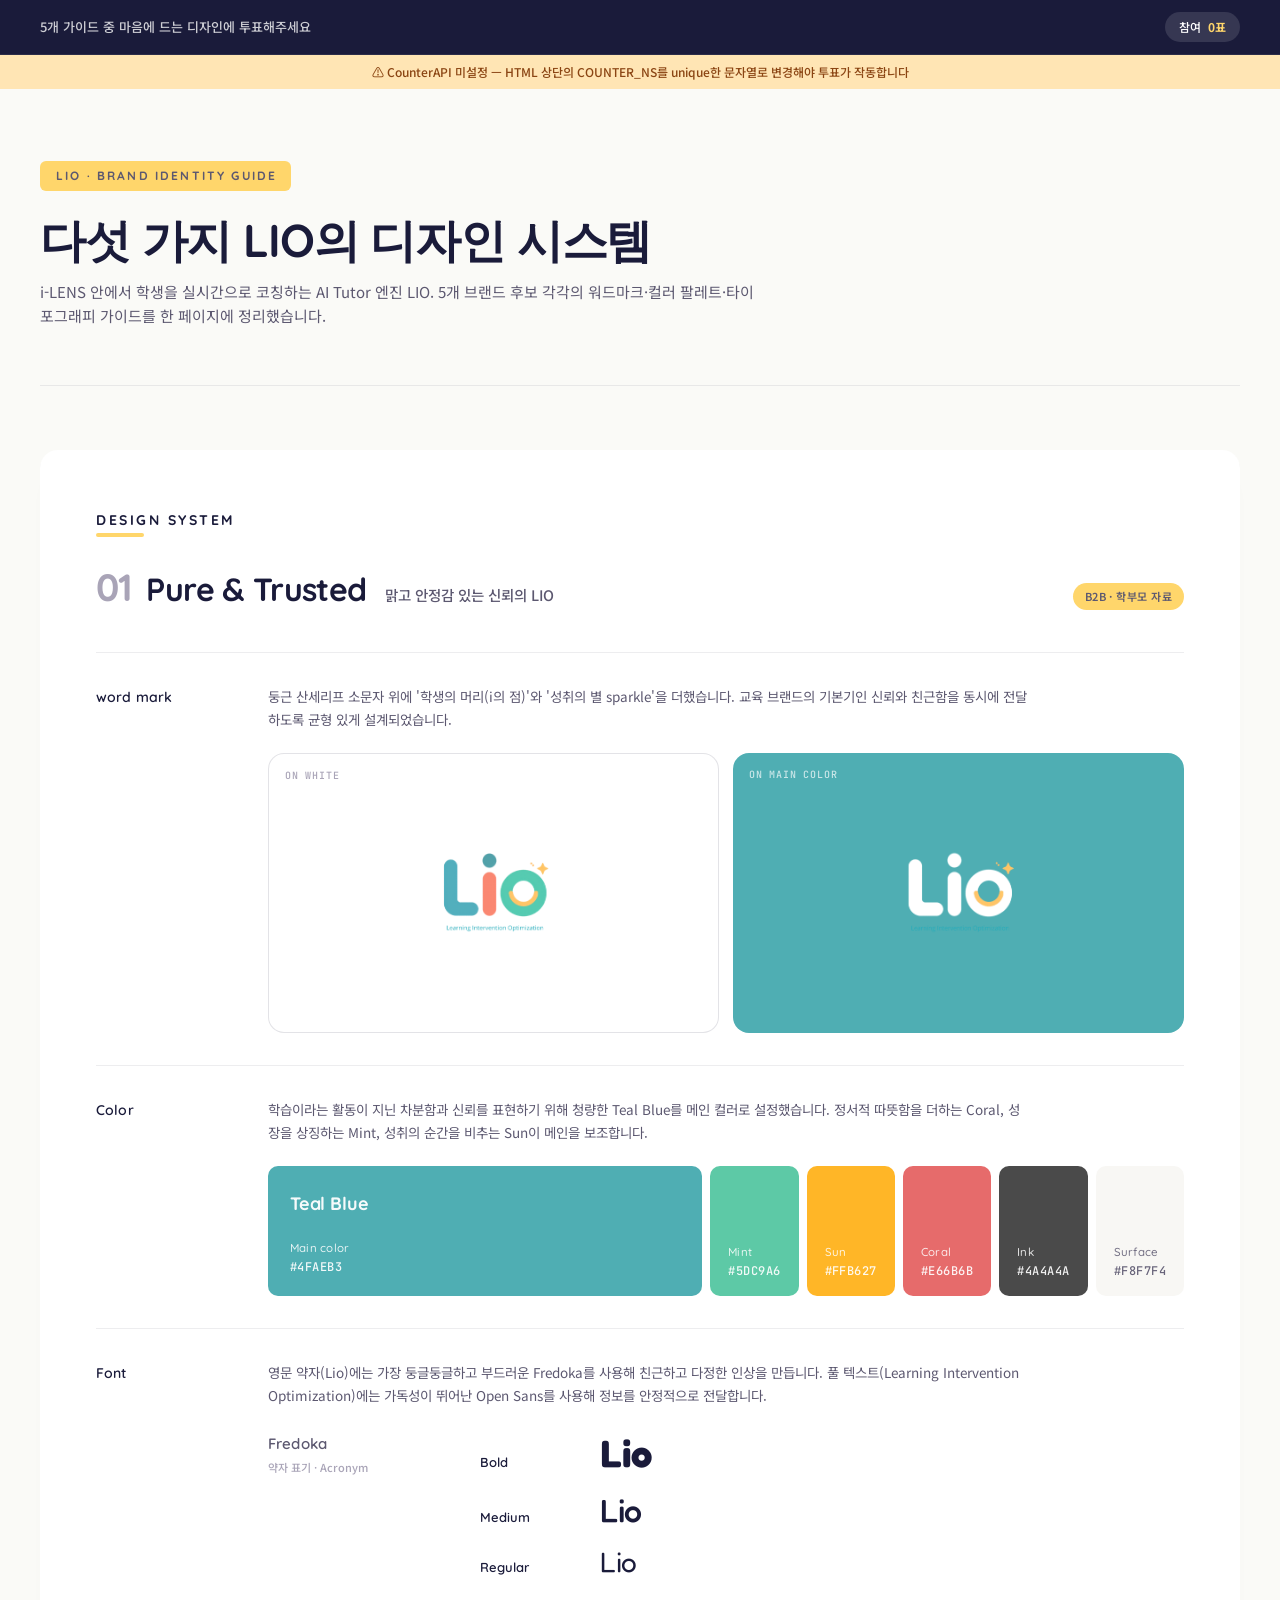
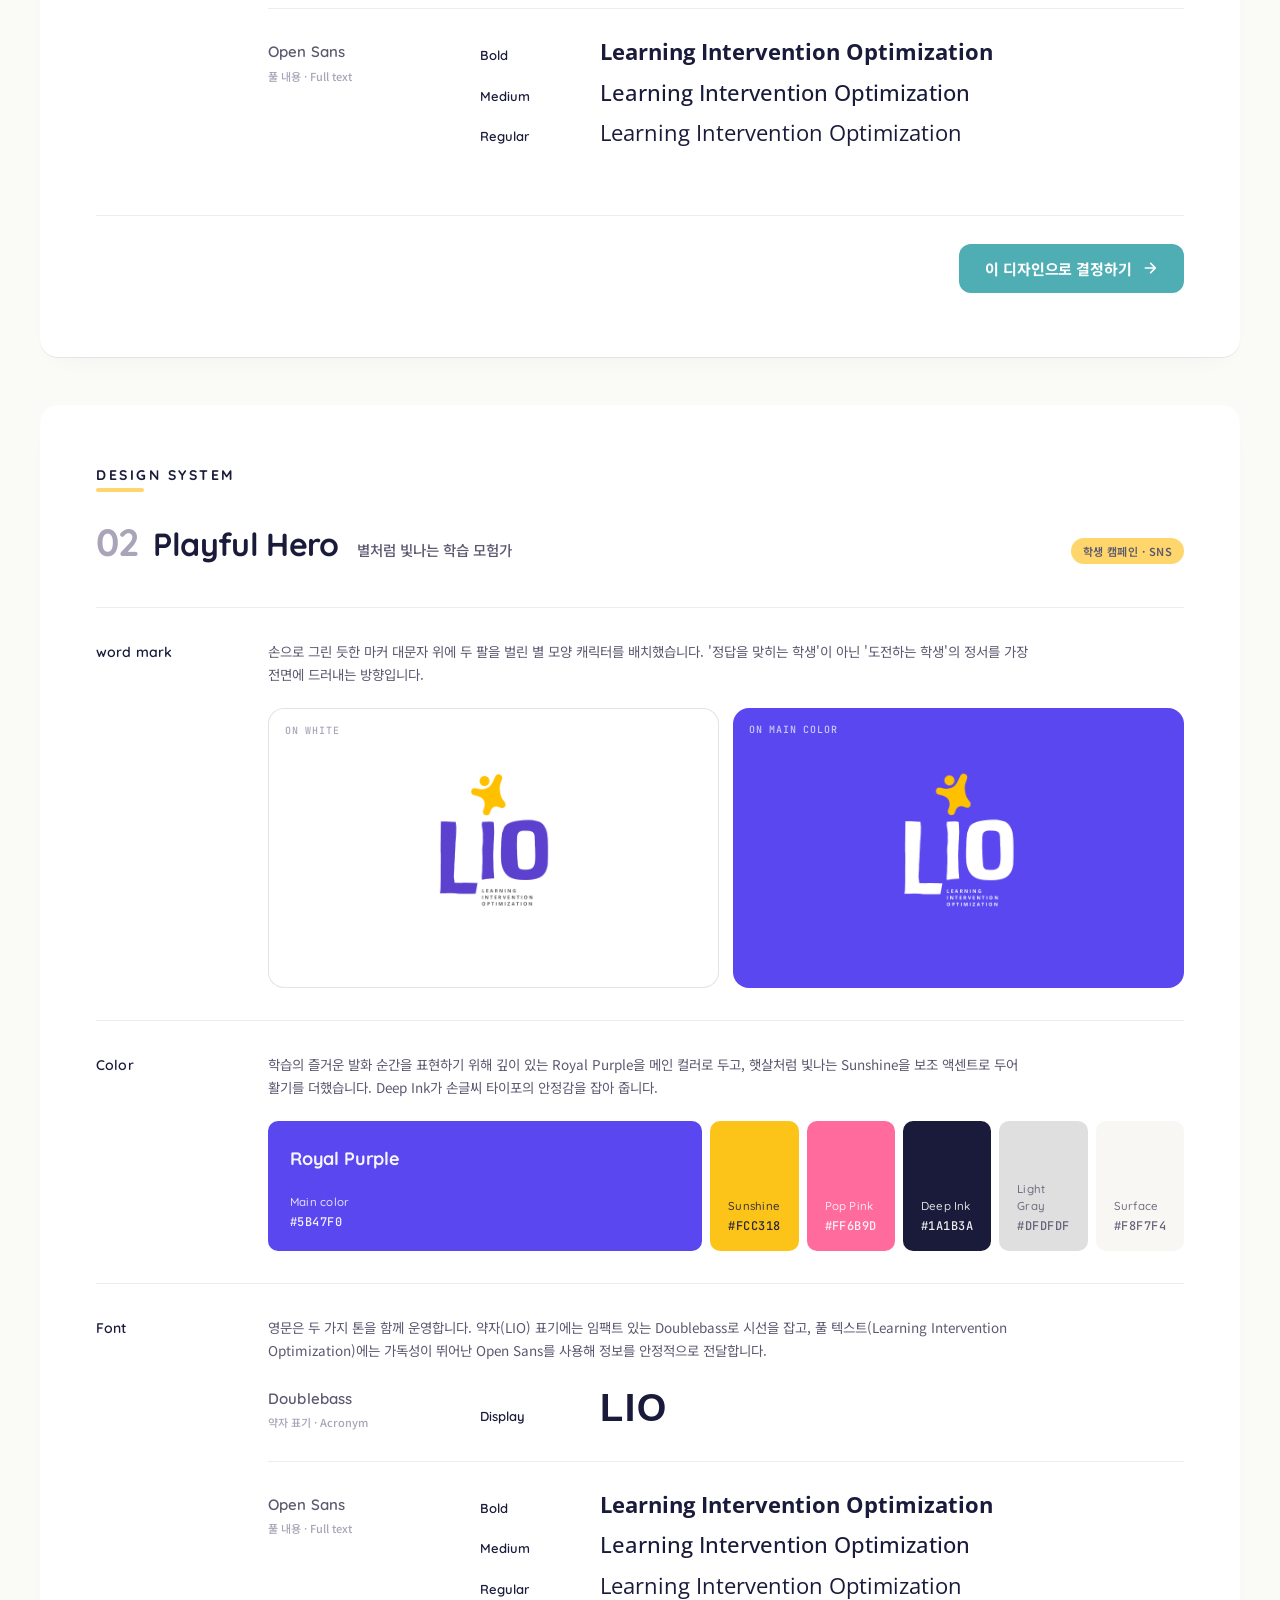
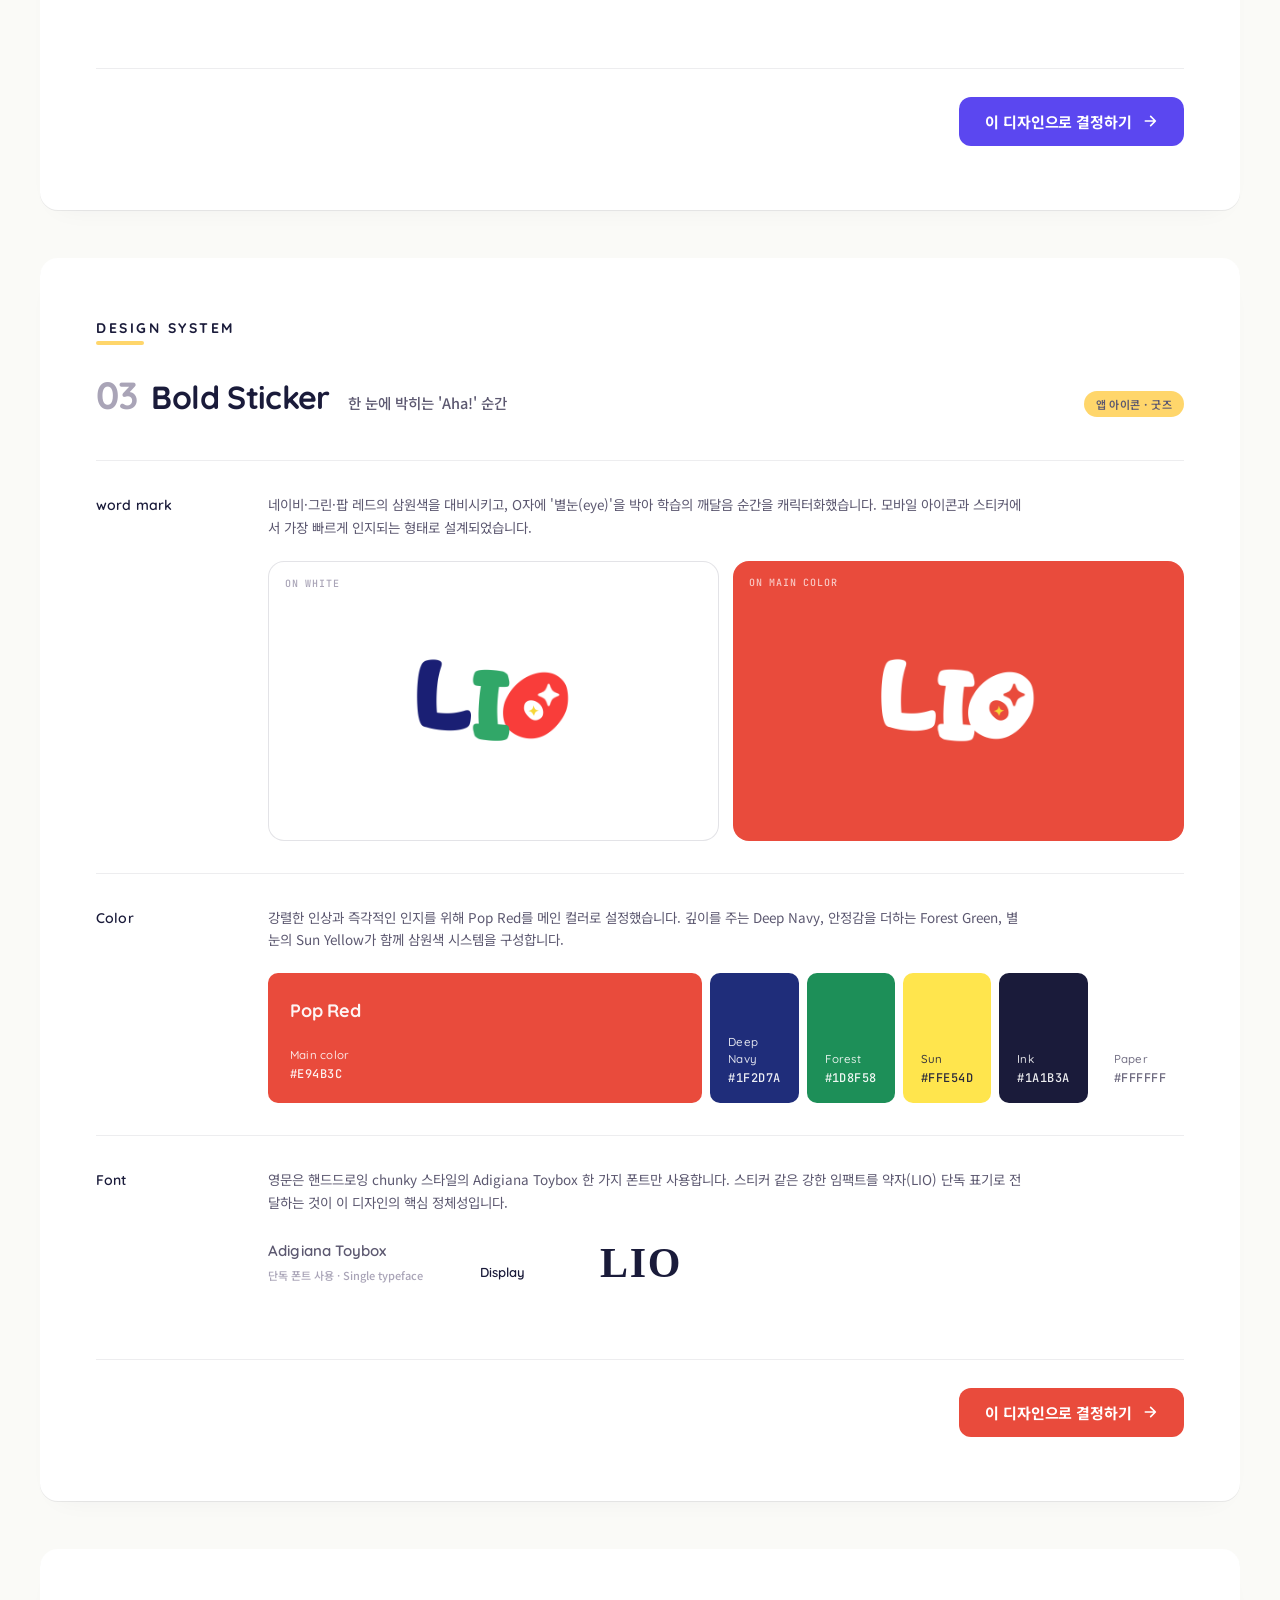
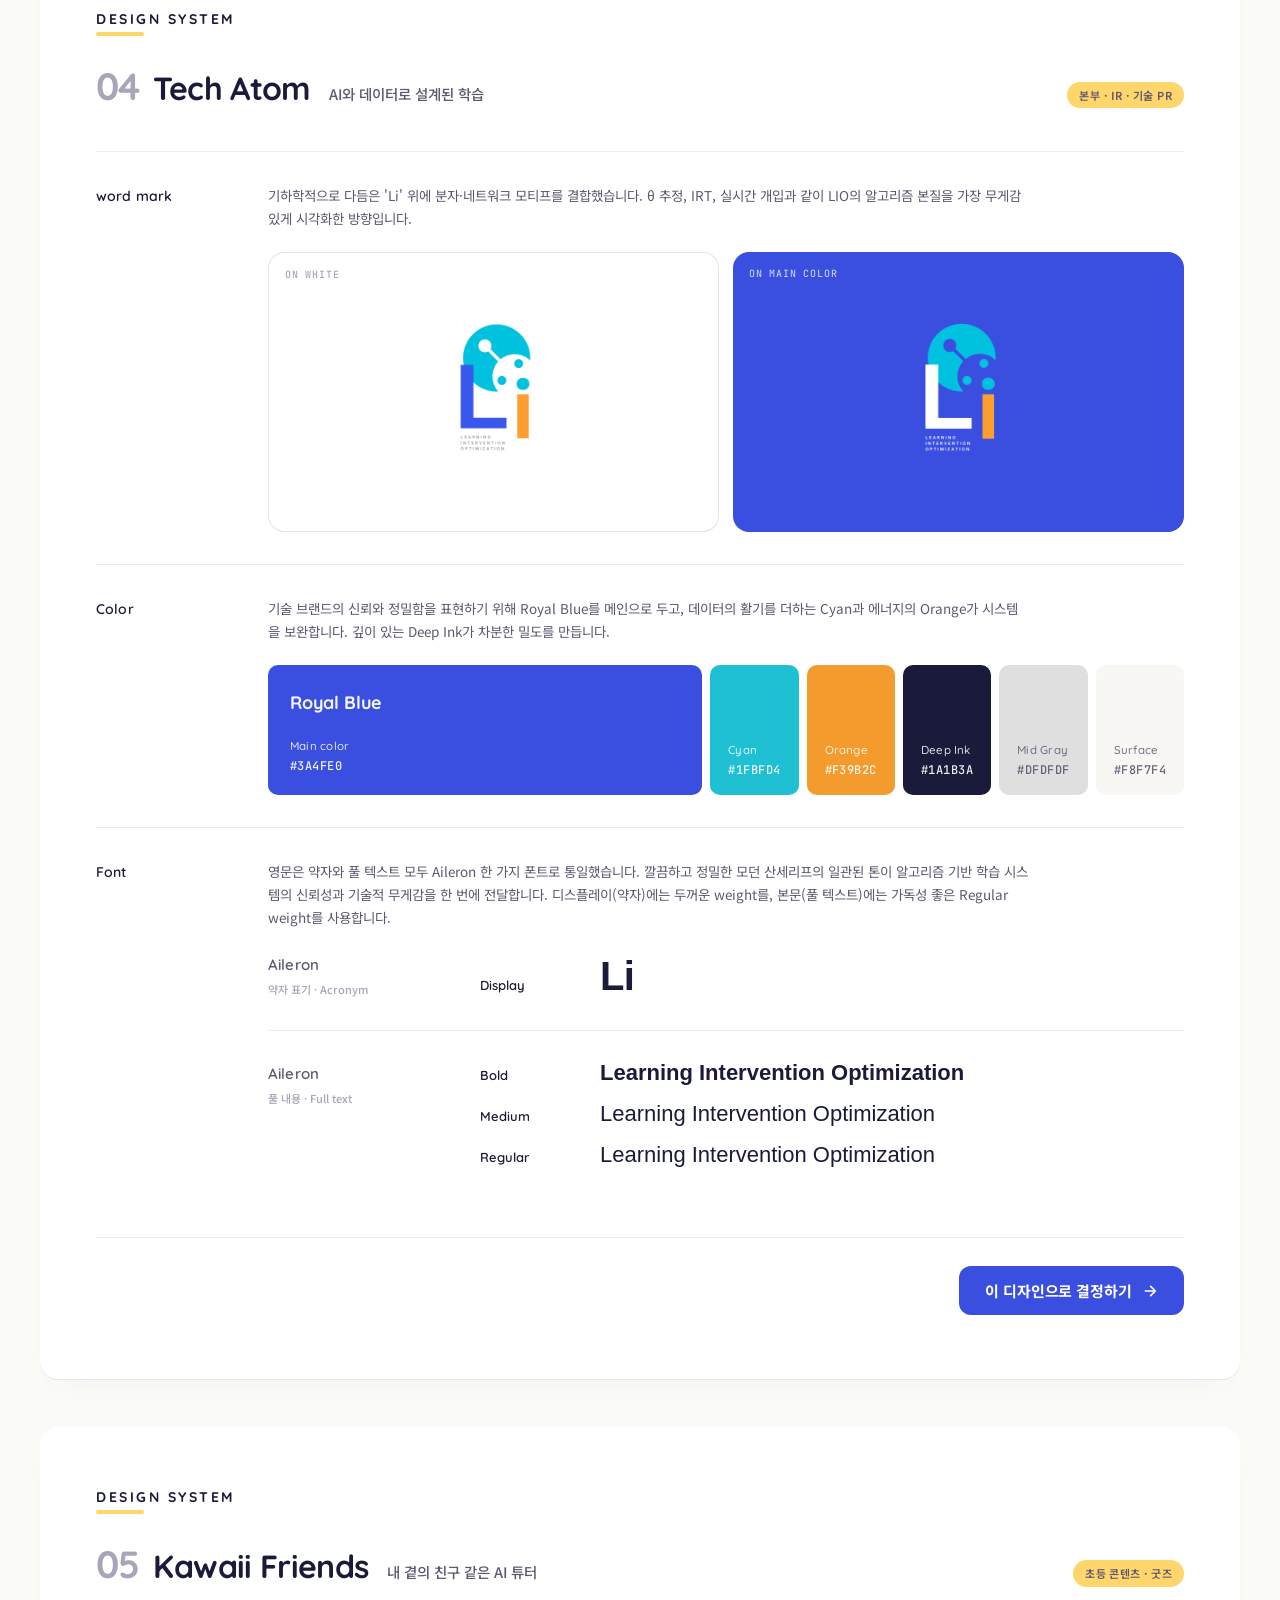
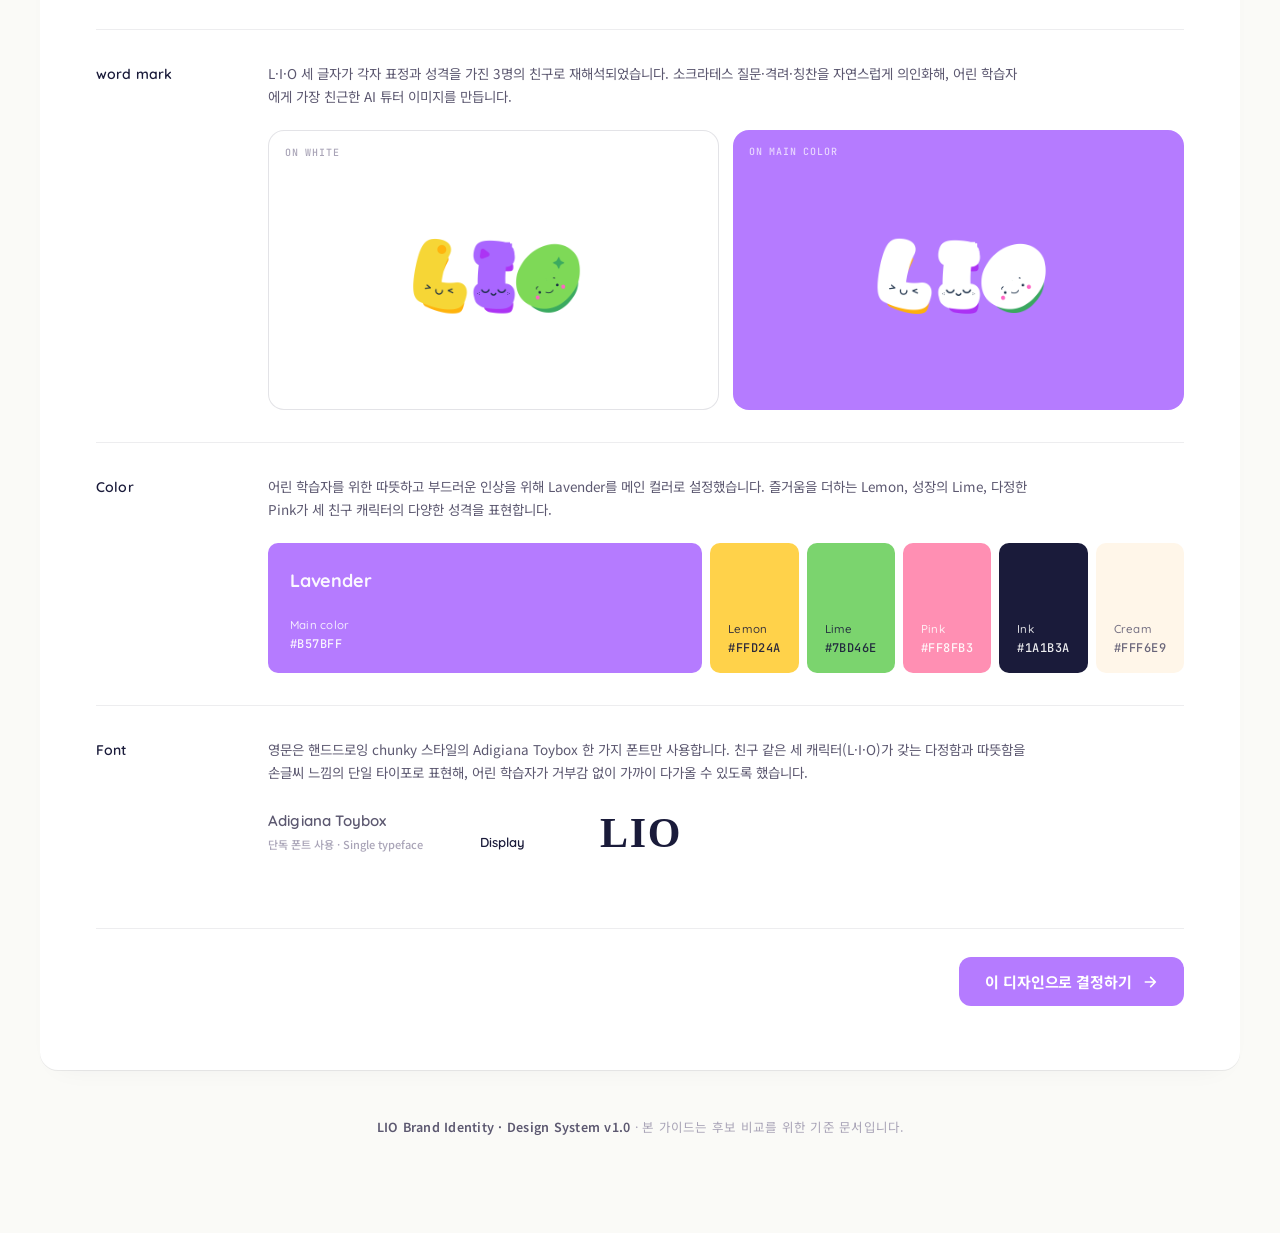
==== commit 5c89b2bf: "Add files via upload" ====
--- a/lio-design-system.html
+++ b/lio-design-system.html
@@ -633,6 +633,129 @@
 
 
 
+
+  /* LOGO ZOOM MODAL */
+  .wordmark-card { cursor: zoom-in; }
+  .zoom-hint {
+    position: absolute;
+    top: 14px;
+    right: 14px;
+    width: 34px;
+    height: 34px;
+    background: rgba(0, 0, 0, 0.5);
+    backdrop-filter: blur(6px);
+    -webkit-backdrop-filter: blur(6px);
+    border-radius: 50%;
+    display: flex;
+    align-items: center;
+    justify-content: center;
+    color: white;
+    opacity: 0;
+    transition: opacity 0.25s ease, transform 0.25s cubic-bezier(0.16,1,0.3,1);
+    pointer-events: none;
+    z-index: 2;
+    transform: translateY(-4px);
+  }
+  .wordmark-card:hover .zoom-hint {
+    opacity: 1;
+    transform: translateY(0);
+  }
+  .logo-modal {
+    position: fixed;
+    inset: 0;
+    z-index: 200;
+    display: none;
+    align-items: center;
+    justify-content: center;
+    padding: 40px 20px;
+  }
+  .logo-modal.show { display: flex; }
+  .logo-modal-backdrop {
+    position: absolute;
+    inset: 0;
+    background: rgba(15, 14, 24, 0.88);
+    backdrop-filter: blur(10px);
+    -webkit-backdrop-filter: blur(10px);
+    animation: lmFade 0.3s ease;
+    cursor: zoom-out;
+  }
+  .logo-modal-content {
+    position: relative;
+    display: flex;
+    flex-direction: column;
+    align-items: center;
+    gap: 24px;
+    animation: lmZoom 0.4s cubic-bezier(0.16, 1, 0.3, 1);
+    max-width: 92vw;
+    max-height: 90vh;
+  }
+  .logo-modal-frame {
+    border-radius: 24px;
+    display: flex;
+    align-items: center;
+    justify-content: center;
+    padding: 56px 72px;
+    width: clamp(360px, 70vw, 720px);
+    height: clamp(360px, 70vh, 560px);
+    transition: background 0.3s ease;
+    position: relative;
+    overflow: hidden;
+  }
+  .logo-modal-frame img {
+    max-width: 100%;
+    max-height: 100%;
+    object-fit: contain;
+  }
+  .logo-modal-meta {
+    color: rgba(255, 255, 255, 0.92);
+    font-family: 'Quicksand', sans-serif;
+    text-align: center;
+    display: flex;
+    flex-direction: column;
+    gap: 4px;
+  }
+  .logo-modal-meta .lm-title {
+    font-size: 20px;
+    font-weight: 700;
+    letter-spacing: -0.01em;
+  }
+  .logo-modal-meta .lm-sub {
+    font-size: 13px;
+    color: rgba(255, 255, 255, 0.55);
+    font-weight: 500;
+    letter-spacing: 0.08em;
+    text-transform: uppercase;
+  }
+  .logo-modal-close {
+    position: fixed;
+    top: 24px;
+    right: 24px;
+    z-index: 1;
+    width: 48px;
+    height: 48px;
+    border: none;
+    background: rgba(255, 255, 255, 0.12);
+    color: white;
+    border-radius: 50%;
+    cursor: pointer;
+    display: flex;
+    align-items: center;
+    justify-content: center;
+    transition: background 0.2s, transform 0.2s;
+    backdrop-filter: blur(8px);
+    -webkit-backdrop-filter: blur(8px);
+  }
+  .logo-modal-close:hover {
+    background: rgba(255, 255, 255, 0.22);
+    transform: rotate(90deg);
+  }
+  @keyframes lmFade { from {opacity: 0;} to {opacity: 1;} }
+  @keyframes lmZoom { from { opacity: 0; transform: scale(0.92); } to { opacity: 1; transform: scale(1); } }
+  @media (max-width: 720px) {
+    .logo-modal-frame { padding: 32px 36px; }
+    .logo-modal-close { top: 14px; right: 14px; width: 40px; height: 40px; }
+  }
+
 </style>
 </head>
 <body>
@@ -678,7 +801,7 @@
       <div class="wordmark-row">
         <div class="wordmark-card white">
           <span class="card-tag">on white</span>
-          <img data-logo-id="1" alt="LIO Pure & Trusted">
+          <img src="logos/logo-1.png" alt="LIO Pure & Trusted">
         </div>
         <div class="wordmark-card color" style="background:#4FAEB3">
           <span class="card-tag" style="color: rgba(255,255,255,0.7)">on main color</span>
@@ -774,7 +897,7 @@
       <div class="wordmark-row">
         <div class="wordmark-card white">
           <span class="card-tag">on white</span>
-          <img data-logo-id="2" alt="LIO Playful Hero">
+          <img src="logos/logo-2.png" alt="LIO Playful Hero">
         </div>
         <div class="wordmark-card color" style="background:#5B47F0">
           <span class="card-tag" style="color: rgba(255,255,255,0.7)">on main color</span>
@@ -868,7 +991,7 @@
       <div class="wordmark-row">
         <div class="wordmark-card white">
           <span class="card-tag">on white</span>
-          <img data-logo-id="3" alt="LIO Bold Sticker">
+          <img src="logos/logo-3.png" alt="LIO Bold Sticker">
         </div>
         <div class="wordmark-card color" style="background:#E94B3C">
           <span class="card-tag" style="color: rgba(255,255,255,0.7)">on main color</span>
@@ -955,7 +1078,7 @@
       <div class="wordmark-row">
         <div class="wordmark-card white">
           <span class="card-tag">on white</span>
-          <img data-logo-id="4" alt="LIO Tech Atom">
+          <img src="logos/logo-4.png" alt="LIO Tech Atom">
         </div>
         <div class="wordmark-card color" style="background:#3A4FE0">
           <span class="card-tag" style="color: rgba(255,255,255,0.7)">on main color</span>
@@ -1049,7 +1172,7 @@
       <div class="wordmark-row">
         <div class="wordmark-card white">
           <span class="card-tag">on white</span>
-          <img data-logo-id="5" alt="LIO Kawaii Friends">
+          <img src="logos/logo-5.png" alt="LIO Kawaii Friends">
         </div>
         <div class="wordmark-card color" style="background:#B57BFF">
           <span class="card-tag" style="color: rgba(255,255,255,0.7)">on main color</span>
@@ -1127,7 +1250,17 @@
 </div>
 
 <script>
-  const IMG_URIS = {1:"[data-uri]",2:"[data-uri]",3:"[data-uri]",4:"[data-uri]",5:"[data-uri]"};
+  // ============================================================
+  // COUNTERAPI NAMESPACE — 본인 unique 문자열로 변경
+  // (가입·키 불필요. 같은 namespace를 쓰는 사람들끼리 카운트 공유)
+  // 추측 어려운 문자열로 정하세요. 예: lio-brand-vote-x9k4p7
+  // ============================================================
+  const COUNTER_NS = 'lio-brand-vote-CHANGE-ME';
+  // ============================================================
+
+  const COUNTER_API = 'https://api.counterapi.dev/v1/' + COUNTER_NS;
+  const COUNTER_CONFIGURED = COUNTER_NS !== 'lio-brand-vote-CHANGE-ME';
+
   const LOGO_DATA = {
     1: { name: 'Pure & Trusted', kr: '맑고 안정감', theme: '#4FAEB3' },
     2: { name: 'Playful Hero', kr: '학습 모험가', theme: '#5B47F0' },
@@ -1136,16 +1269,14 @@
     5: { name: 'Kawaii Friends', kr: '친구 같은', theme: '#B57BFF' }
   };
 
-  // Real-time vote tally starts at 0. No demo seed.
   let votes = { 1: 0, 2: 0, 3: 0, 4: 0, 5: 0 };
   let voted = false;
   let userChoice = null;
 
-  function hydrateLogos(scope) {
-    const root = scope || document;
-    root.querySelectorAll('img[data-logo-id]').forEach(img => {
-      if (!img.src) img.src = IMG_URIS[img.dataset.logoId];
-    });
+  const savedChoice = localStorage.getItem('lio_user_choice');
+  if (savedChoice) {
+    voted = true;
+    userChoice = parseInt(savedChoice);
   }
 
   function totalVotes() {
@@ -1155,6 +1286,29 @@
   function updateTopBarStat() {
     const el = document.getElementById('tbStat');
     if (el) el.innerHTML = '참여 <strong>' + totalVotes().toLocaleString() + '표</strong>';
+  }
+
+  function parseCount(data) {
+    if (!data) return 0;
+    if (typeof data.count === 'number') return data.count;
+    if (typeof data.value === 'number') return data.value;
+    return 0;
+  }
+
+  async function loadVotes() {
+    if (!COUNTER_CONFIGURED) return;
+    try {
+      const results = await Promise.all([1,2,3,4,5].map(async (id) => {
+        const r = await fetch(`${COUNTER_API}/candidate-${id}`, { cache: 'no-store' });
+        if (!r.ok) return 0;
+        return parseCount(await r.json());
+      }));
+      [1,2,3,4,5].forEach((id, i) => { votes[id] = results[i]; });
+      updateTopBarStat();
+      if (voted) renderResults();
+    } catch (e) {
+      console.warn('loadVotes failed', e);
+    }
   }
 
   function renderResults() {
@@ -1163,6 +1317,7 @@
       .map(([id, v]) => ({ id: parseInt(id), votes: v }))
       .sort((a, b) => b.votes - a.votes);
     const list = document.getElementById('rankingList');
+    if (!list) return;
     list.innerHTML = '';
     sorted.forEach((entry, idx) => {
       const data = LOGO_DATA[entry.id];
@@ -1180,7 +1335,7 @@
           <span class="medal">${isFirst ? 'Gold' : isSecond ? 'Silver' : isThird ? 'Bronze' : 'Rank'}</span>
         </div>
         <div class="rank-logo">
-          <img data-logo-id="${entry.id}" alt="${data.name}">
+          <img src="logos/logo-${entry.id}.png" alt="${data.name}">
         </div>
         <div class="rank-info">
           <div class="rank-info-top">
@@ -1200,7 +1355,6 @@
       `;
       list.appendChild(li);
     });
-    hydrateLogos(list);
     requestAnimationFrame(() => {
       list.querySelectorAll('.rank-bar-fill').forEach((fill, i) => {
         const target = parseFloat(fill.dataset.target);
@@ -1209,17 +1363,10 @@
     });
   }
 
-  function handleVote(id) {
-    if (voted) return;
-    voted = true;
-    userChoice = id;
-    votes[id] += 1;
-    updateTopBarStat();
-    // Highlight the chosen guide
+  function applyVoteUI(id) {
     document.querySelectorAll('.guide').forEach(g => g.classList.remove('chosen'));
     const chosen = document.querySelector('.guide.guide-' + id);
     if (chosen) chosen.classList.add('chosen');
-    // Disable all vote buttons
     document.querySelectorAll('.vote-cta').forEach(btn => {
       btn.disabled = true;
       btn.style.opacity = '0.45';
@@ -1229,22 +1376,51 @@
         btn.style.opacity = '1';
       }
     });
-    // Show results section
-    const rs = document.getElementById('resultsSection');
-    rs.classList.add('show');
+    document.getElementById('resultsSection').classList.add('show');
     renderResults();
-    // Smooth-scroll to top so user sees the result
-    setTimeout(() => {
-      window.scrollTo({ top: 0, behavior: 'smooth' });
-    }, 200);
-  }
-
-  function reset() {
+  }
+
+  async function handleVote(id) {
+    if (voted) return;
+    if (!COUNTER_CONFIGURED) {
+      alert('CounterAPI 설정이 필요합니다.\nHTML 파일 상단의 COUNTER_NS를 unique한 문자열로 변경해주세요.');
+      return;
+    }
+    if (localStorage.getItem('lio_user_choice')) {
+      alert('이미 투표하셨습니다. (이 브라우저에서)');
+      return;
+    }
+    try {
+      const r = await fetch(`${COUNTER_API}/candidate-${id}/up`, { cache: 'no-store' });
+      if (!r.ok) throw new Error('HTTP ' + r.status);
+      const data = await r.json();
+      const newCount = parseCount(data);
+      votes[id] = newCount > 0 ? newCount : votes[id] + 1;
+      localStorage.setItem('lio_user_choice', String(id));
+      voted = true;
+      userChoice = id;
+      updateTopBarStat();
+      applyVoteUI(id);
+      setTimeout(() => window.scrollTo({ top: 0, behavior: 'smooth' }), 200);
+    } catch (e) {
+      alert('투표 처리 중 오류: ' + e.message);
+    }
+  }
+
+  async function reset() {
     if (!voted) return;
-    // Undo the user vote
-    if (userChoice != null) {
-      votes[userChoice] -= 1;
+    const choice = parseInt(localStorage.getItem('lio_user_choice') || '0');
+    if (choice && COUNTER_CONFIGURED) {
+      try {
+        const r = await fetch(`${COUNTER_API}/candidate-${choice}/down`, { cache: 'no-store' });
+        if (r.ok) {
+          const data = await r.json();
+          const newCount = parseCount(data);
+          votes[choice] = Math.max(0, newCount);
+        }
+      } catch (e) { console.warn(e); }
     }
+    localStorage.removeItem('lio_user_choice');
     voted = false;
     userChoice = null;
     document.querySelectorAll('.guide').forEach(g => g.classList.remove('chosen'));
@@ -1259,14 +1435,108 @@
     window.scrollTo({ top: 0, behavior: 'smooth' });
   }
 
-  // Init
-  hydrateLogos();
-  updateTopBarStat();
+  if (COUNTER_CONFIGURED) {
+    // Initial load + refresh whenever page regains focus or every 30s
+    loadVotes().then(() => {
+      if (voted && userChoice) applyVoteUI(userChoice);
+    });
+    setInterval(loadVotes, 30000);
+    window.addEventListener('focus', loadVotes);
+  } else {
+    updateTopBarStat();
+    const bar = document.getElementById('topBar');
+    if (bar) {
+      const hint = document.createElement('div');
+      hint.style.cssText = 'background:#FFE5B4;color:#8B4513;padding:8px 16px;font-size:12px;text-align:center;font-weight:500;';
+      hint.textContent = '⚠️ CounterAPI 미설정 — HTML 상단의 COUNTER_NS를 unique한 문자열로 변경해야 투표가 작동합니다';
+      bar.parentNode.insertBefore(hint, bar.nextSibling);
+    }
+  }
+
   document.querySelectorAll('.vote-cta').forEach(btn => {
     btn.addEventListener('click', () => handleVote(parseInt(btn.dataset.vote)));
   });
   document.getElementById('resetBtn').addEventListener('click', reset);
+
+  // ===== LOGO ZOOM MODAL =====
+  function initLogoZoom() {
+    const modal = document.getElementById('logoModal');
+    const modalImg = document.getElementById('modalImg');
+    const modalFrame = document.getElementById('modalFrame');
+    const modalTitle = document.getElementById('modalTitle');
+    const modalSub = document.getElementById('modalSub');
+    const modalClose = document.getElementById('modalClose');
+    const modalBackdrop = document.getElementById('modalBackdrop');
+
+    function openLogoModal(imgSrc, bgStyle, title, sub) {
+      modalImg.src = imgSrc;
+      modalFrame.style.background = bgStyle;
+      if (bgStyle === '#FFFFFF' || bgStyle === 'rgb(255, 255, 255)' || bgStyle === 'white') {
+        modalFrame.style.border = '1px solid rgba(26, 27, 58, 0.12)';
+      } else {
+        modalFrame.style.border = 'none';
+      }
+      modalTitle.textContent = title;
+      modalSub.textContent = sub;
+      modal.classList.add('show');
+      document.body.style.overflow = 'hidden';
+    }
+
+    function closeLogoModal() {
+      modal.classList.remove('show');
+      document.body.style.overflow = '';
+      setTimeout(() => { if (!modal.classList.contains('show')) modalImg.src = ''; }, 400);
+    }
+
+    document.querySelectorAll('.wordmark-card').forEach(card => {
+      const hint = document.createElement('span');
+      hint.className = 'zoom-hint';
+      hint.innerHTML = '<svg width="15" height="15" viewBox="0 0 24 24" fill="none" stroke="currentColor" stroke-width="2.4" stroke-linecap="round" stroke-linejoin="round"><circle cx="11" cy="11" r="8"/><line x1="21" y1="21" x2="16.65" y2="16.65"/><line x1="11" y1="8" x2="11" y2="14"/><line x1="8" y1="11" x2="14" y2="11"/></svg>';
+      card.appendChild(hint);
+      card.addEventListener('click', () => {
+        const img = card.querySelector('img');
+        if (!img || !img.src) return;
+        const isWhite = card.classList.contains('white');
+        const computedBg = window.getComputedStyle(card).backgroundColor;
+        const bgStyle = isWhite ? '#FFFFFF' : computedBg;
+        const guideSection = card.closest('.guide');
+        const gname = guideSection ? guideSection.querySelector('.gname')?.textContent || '' : '';
+        const numEl = guideSection ? guideSection.querySelector('.guide-sub .num')?.textContent || '' : '';
+        const sub = isWhite ? 'ON WHITE BACKGROUND' : 'ON MAIN COLOR BACKGROUND';
+        const title = `${numEl} · ${gname}`.trim();
+        openLogoModal(img.src, bgStyle, title, sub);
+      });
+    });
+
+    modalClose.addEventListener('click', closeLogoModal);
+    modalBackdrop.addEventListener('click', closeLogoModal);
+    document.addEventListener('keydown', (e) => {
+      if (e.key === 'Escape' && modal.classList.contains('show')) closeLogoModal();
+    });
+  }
+  if (document.readyState === 'loading') {
+    document.addEventListener('DOMContentLoaded', initLogoZoom);
+  } else {
+    initLogoZoom();
+  }
 </script>
+
+
+<div class="logo-modal" id="logoModal" role="dialog" aria-modal="true" aria-label="Logo zoom view">
+  <div class="logo-modal-backdrop" id="modalBackdrop"></div>
+  <button class="logo-modal-close" id="modalClose" aria-label="Close zoom view">
+    <svg width="20" height="20" viewBox="0 0 24 24" fill="none" stroke="currentColor" stroke-width="2.5" stroke-linecap="round" stroke-linejoin="round"><line x1="18" y1="6" x2="6" y2="18"/><line x1="6" y1="6" x2="18" y2="18"/></svg>
+  </button>
+  <div class="logo-modal-content">
+    <div class="logo-modal-frame" id="modalFrame">
+      <img id="modalImg" alt="Logo zoom">
+    </div>
+    <div class="logo-modal-meta">
+      <div class="lm-title" id="modalTitle"></div>
+      <div class="lm-sub" id="modalSub"></div>
+    </div>
+  </div>
+</div>
 
 </body>
 </html>
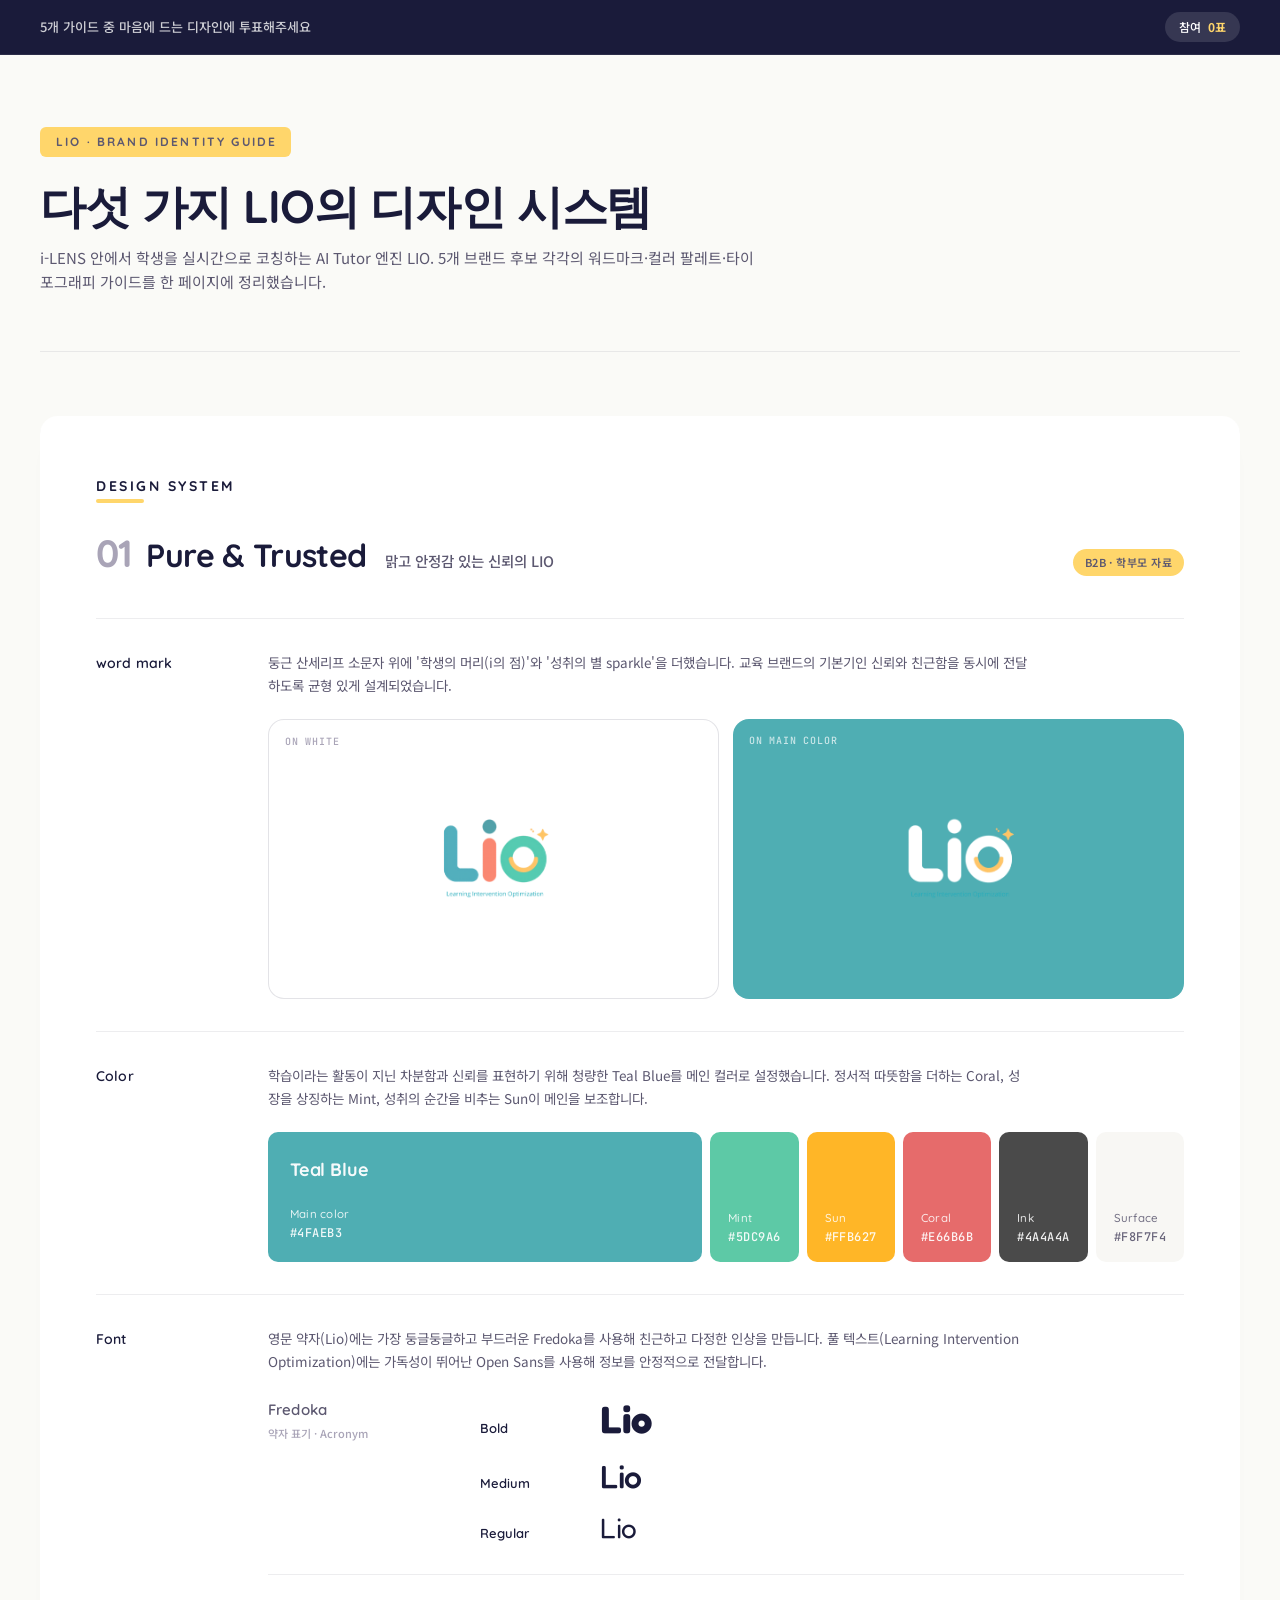
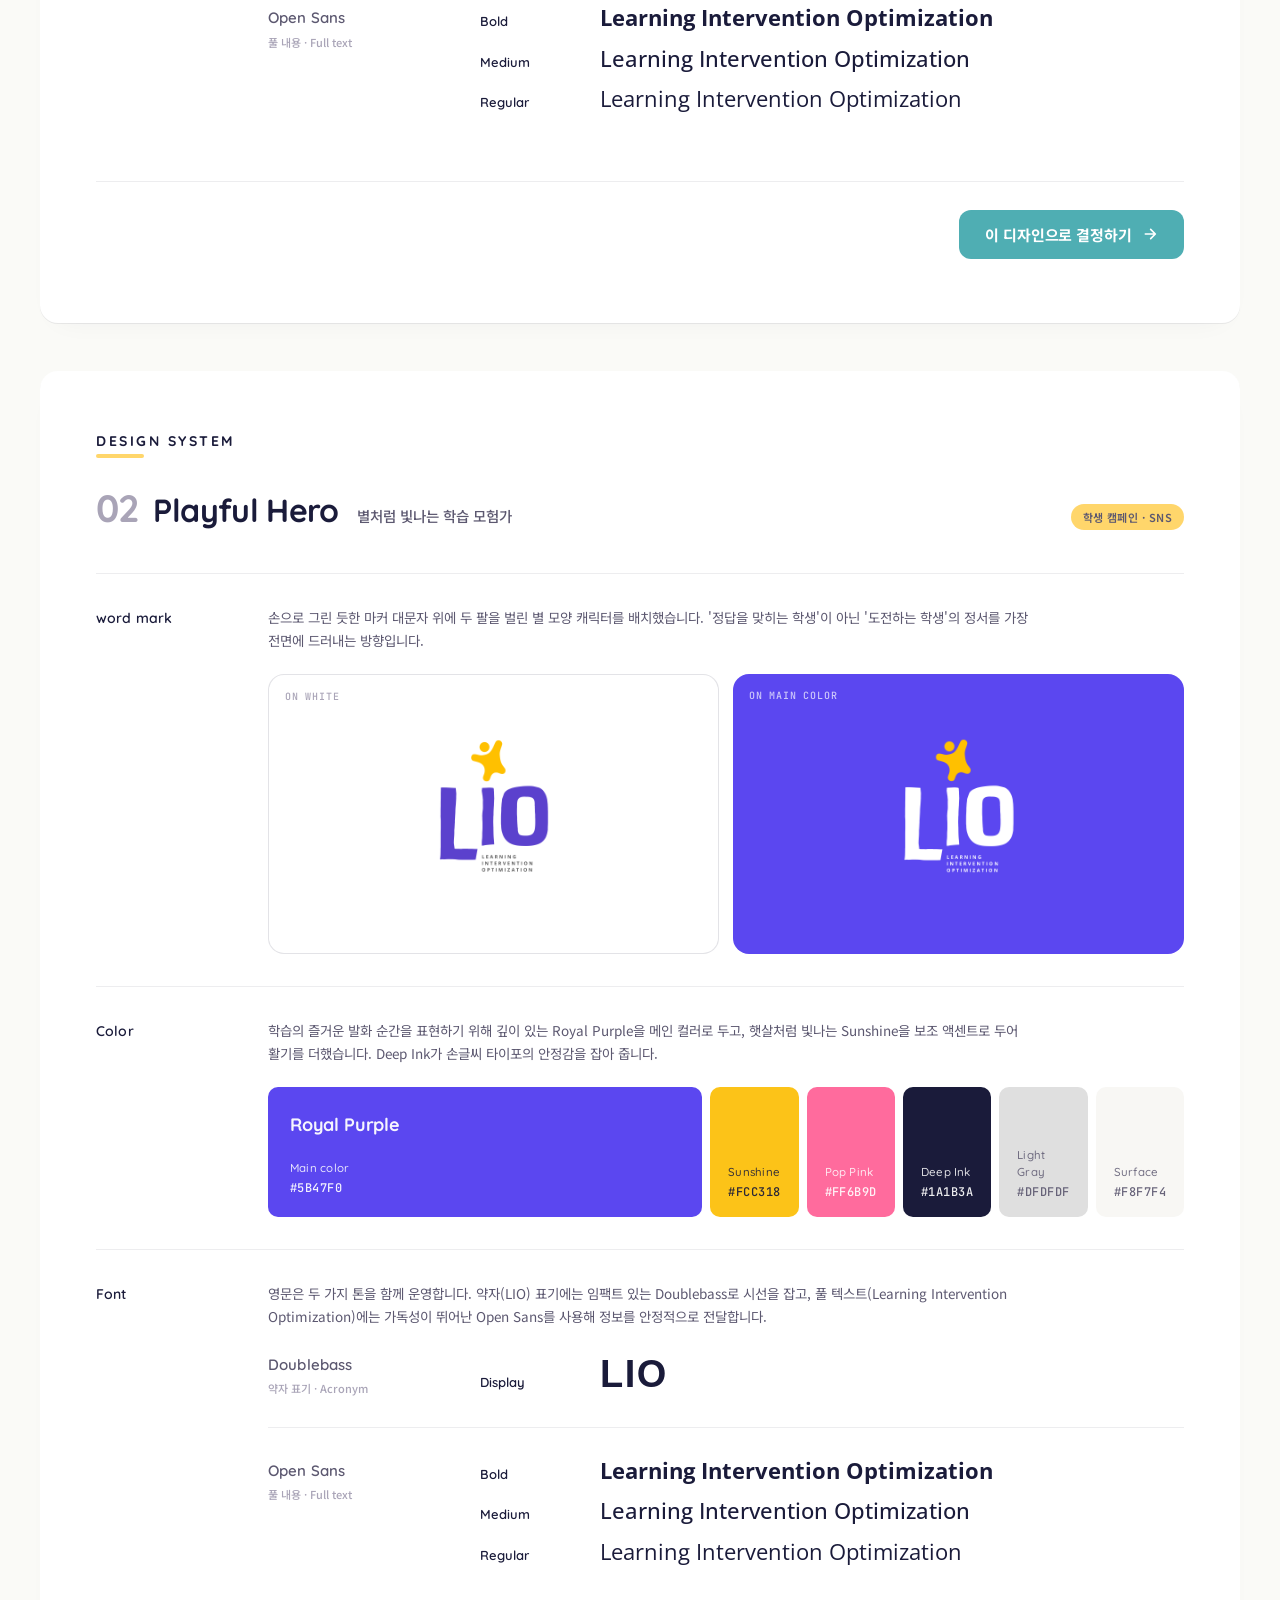
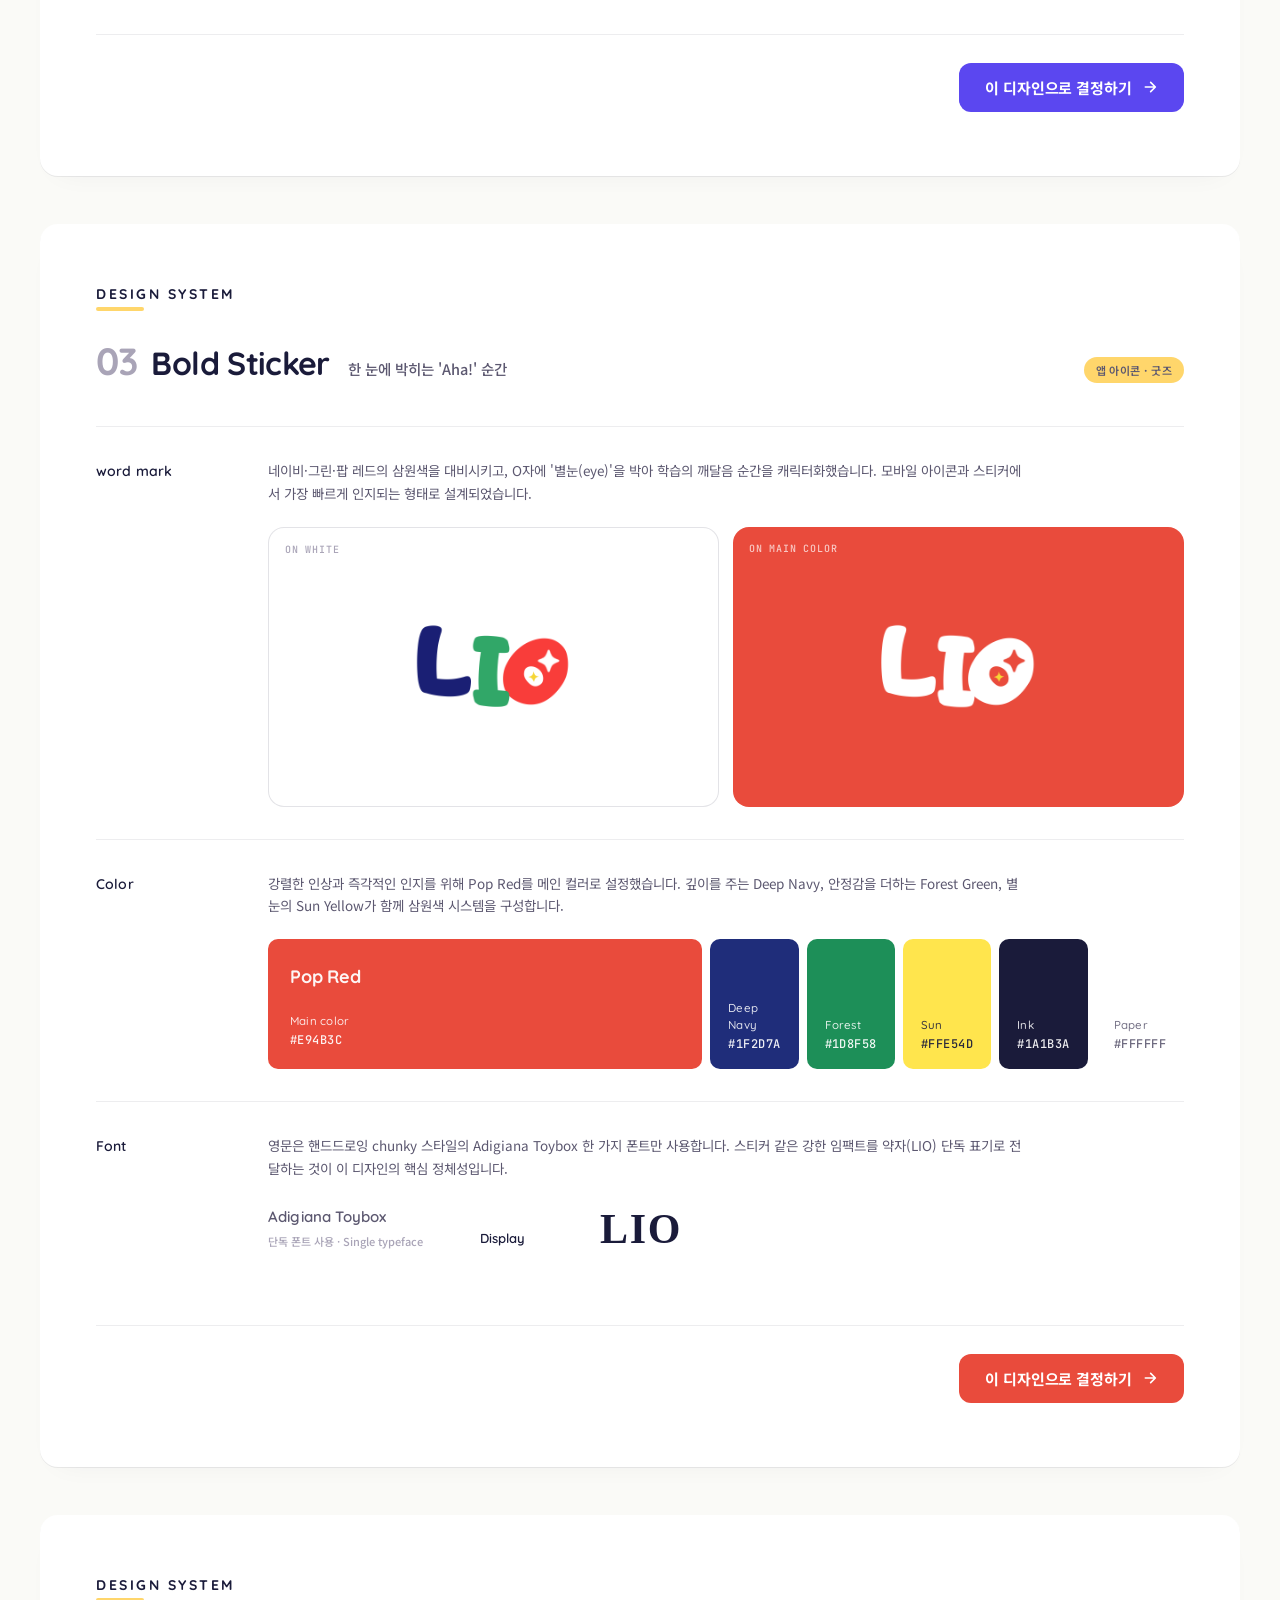
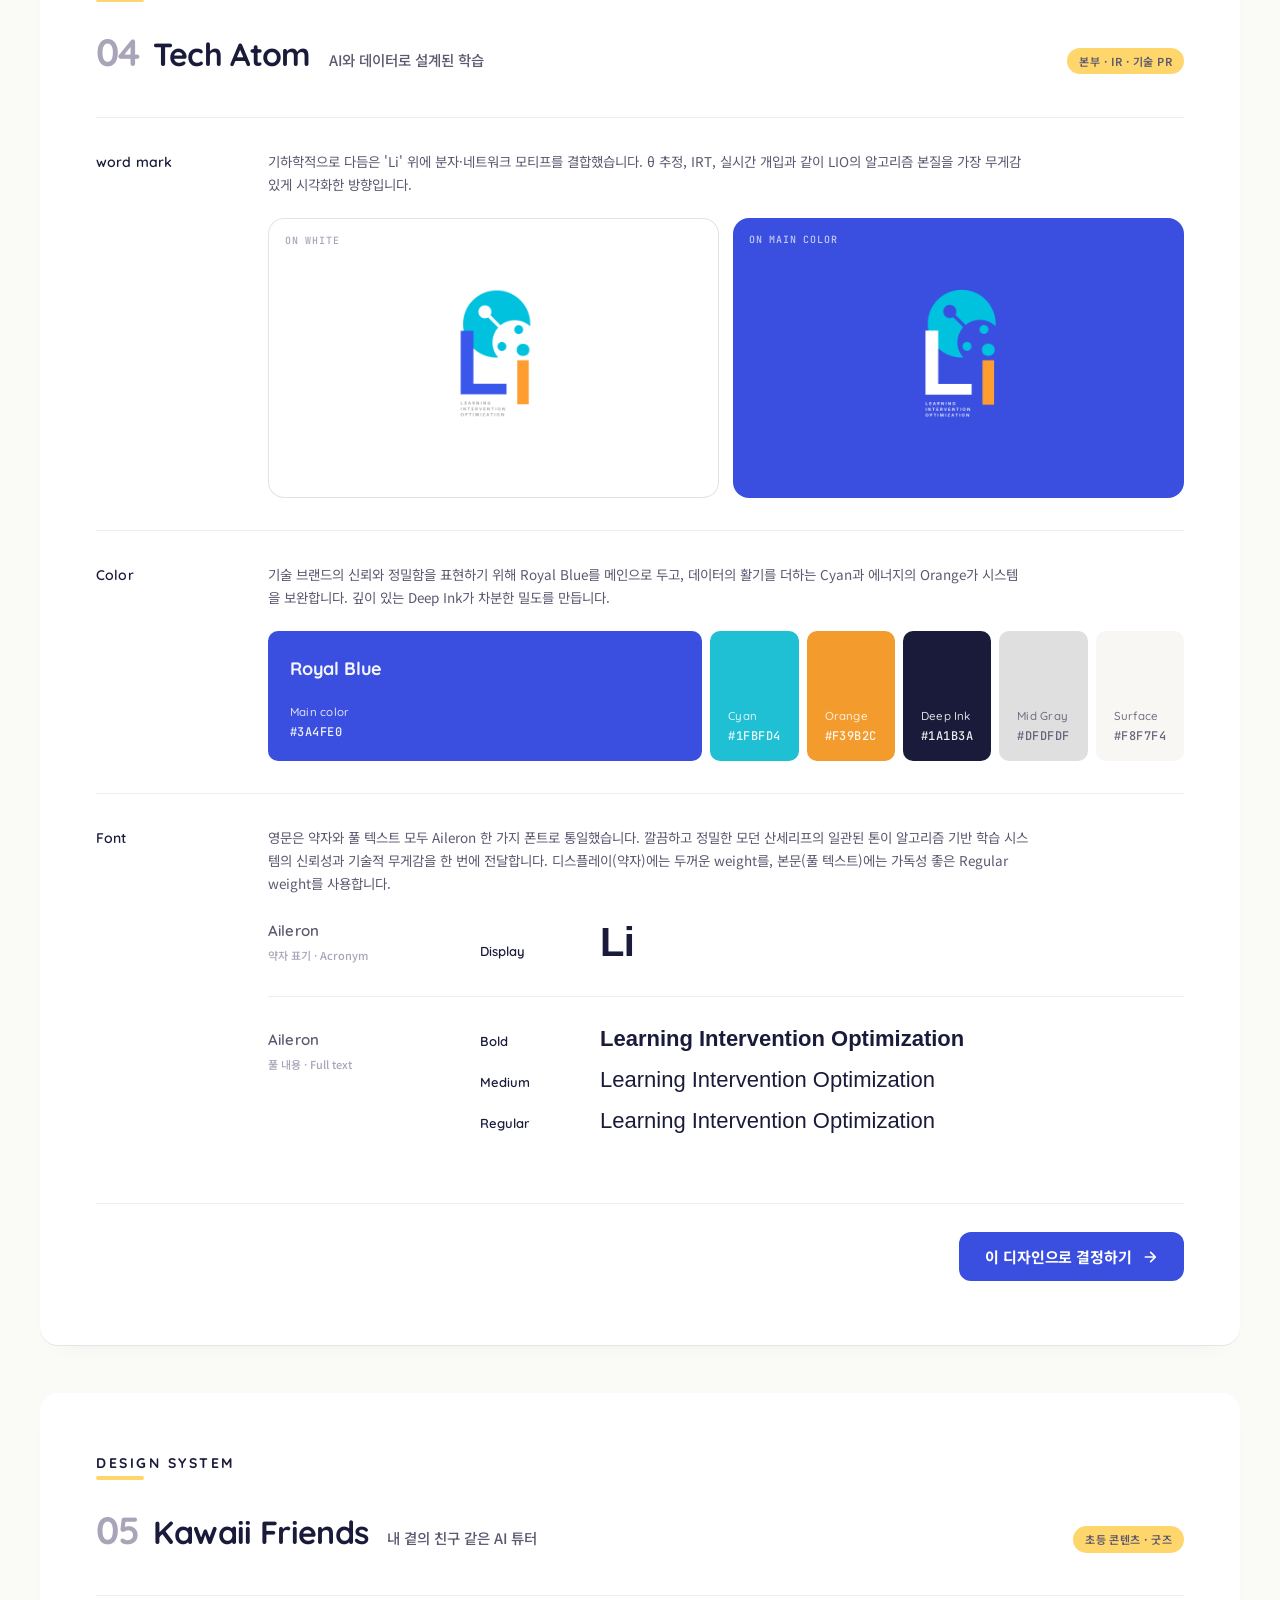
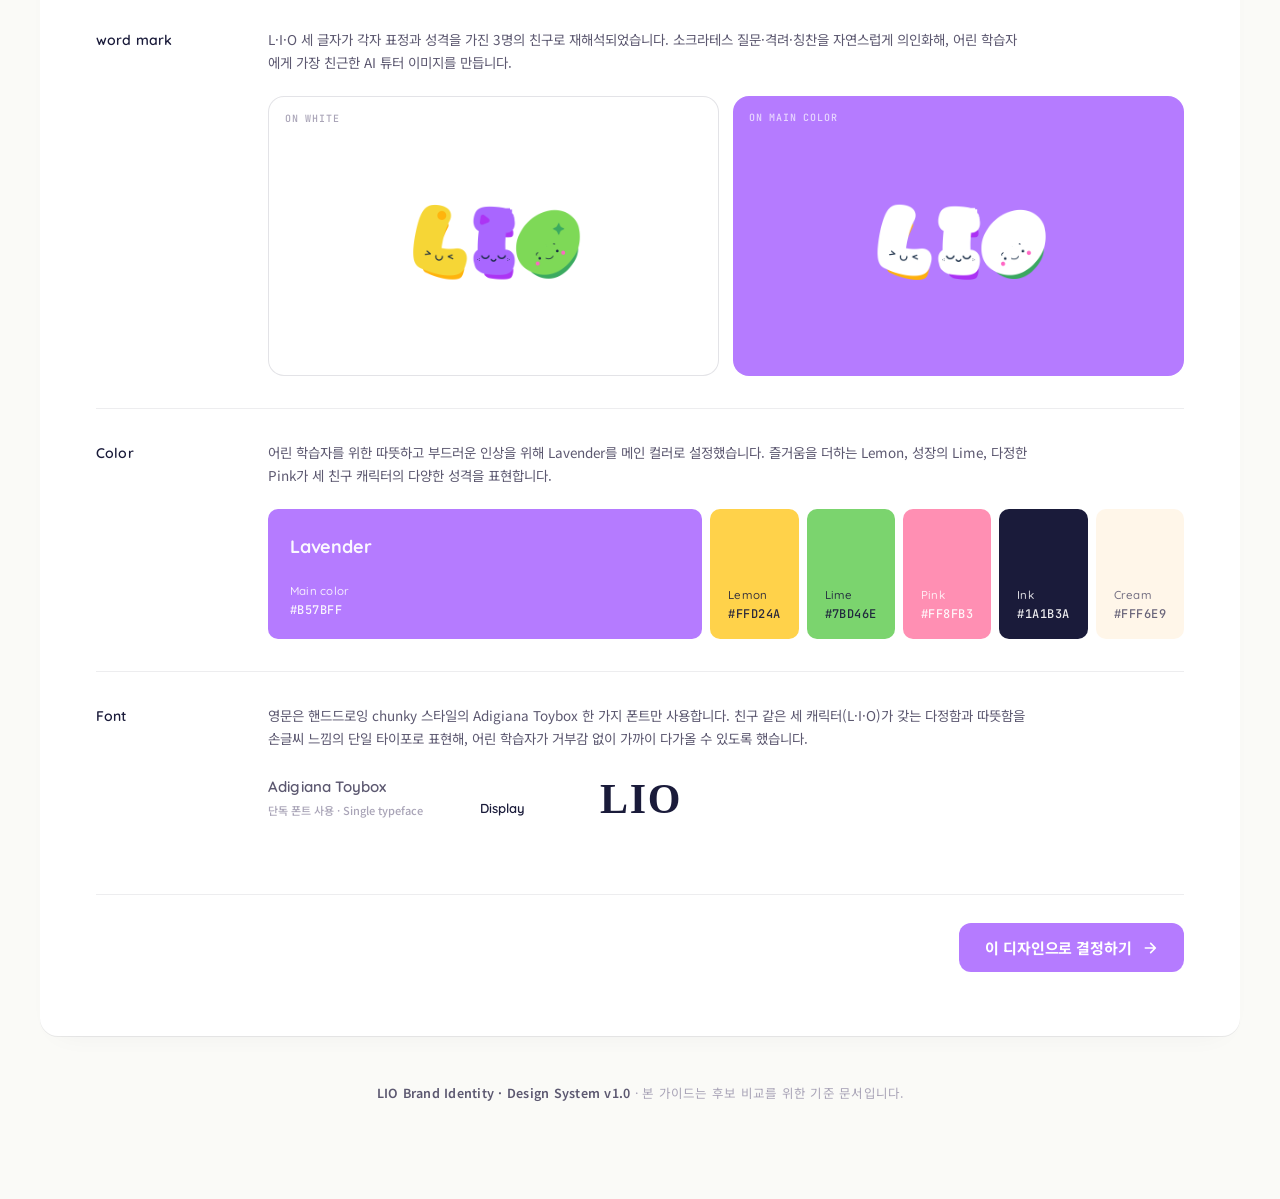
==== commit 34bcde6d: "Add files via upload" ====
--- a/lio-design-system.html
+++ b/lio-design-system.html
@@ -1255,7 +1255,7 @@
   // (가입·키 불필요. 같은 namespace를 쓰는 사람들끼리 카운트 공유)
   // 추측 어려운 문자열로 정하세요. 예: lio-brand-vote-x9k4p7
   // ============================================================
-  const COUNTER_NS = 'lio-brand-vote-CHANGE-ME';
+  const COUNTER_NS = 'lio-poly-brand-vote-mx9k4p7nq2';
   // ============================================================
 
   const COUNTER_API = 'https://api.counterapi.dev/v1/' + COUNTER_NS;
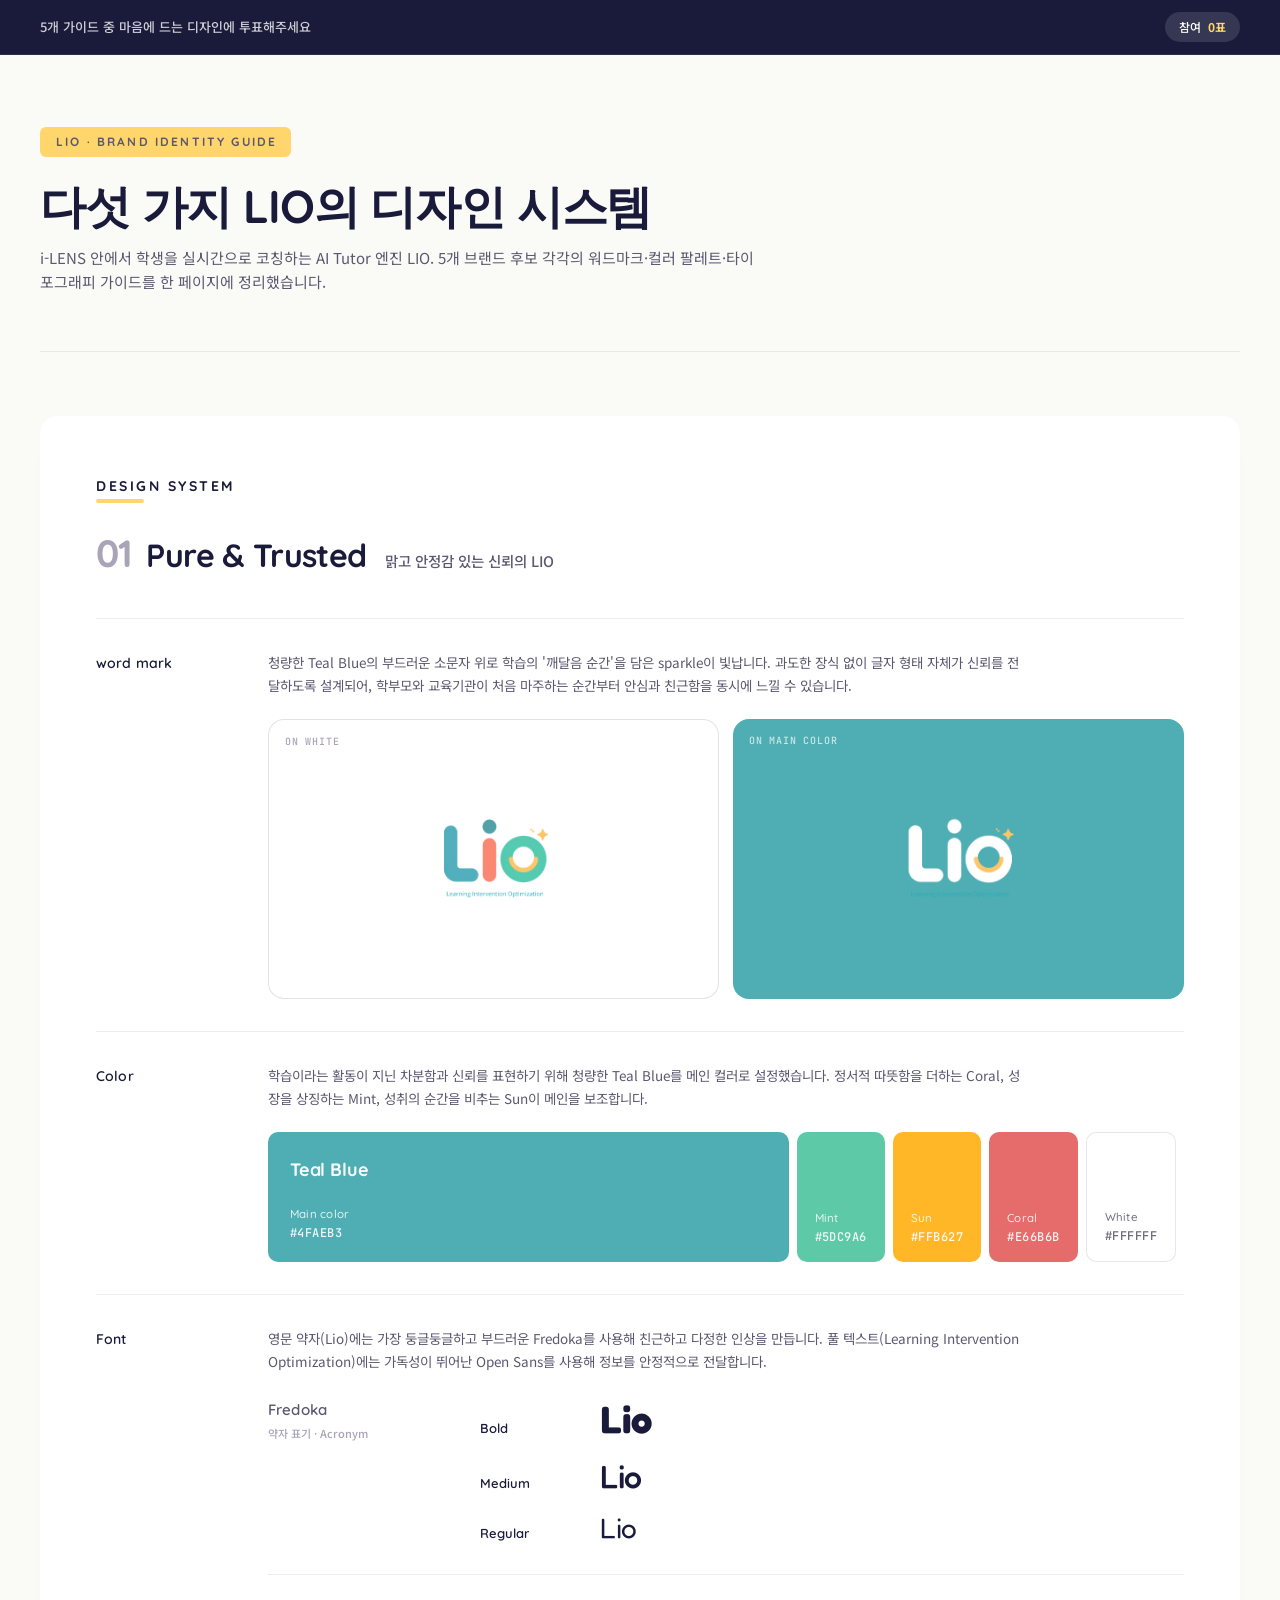
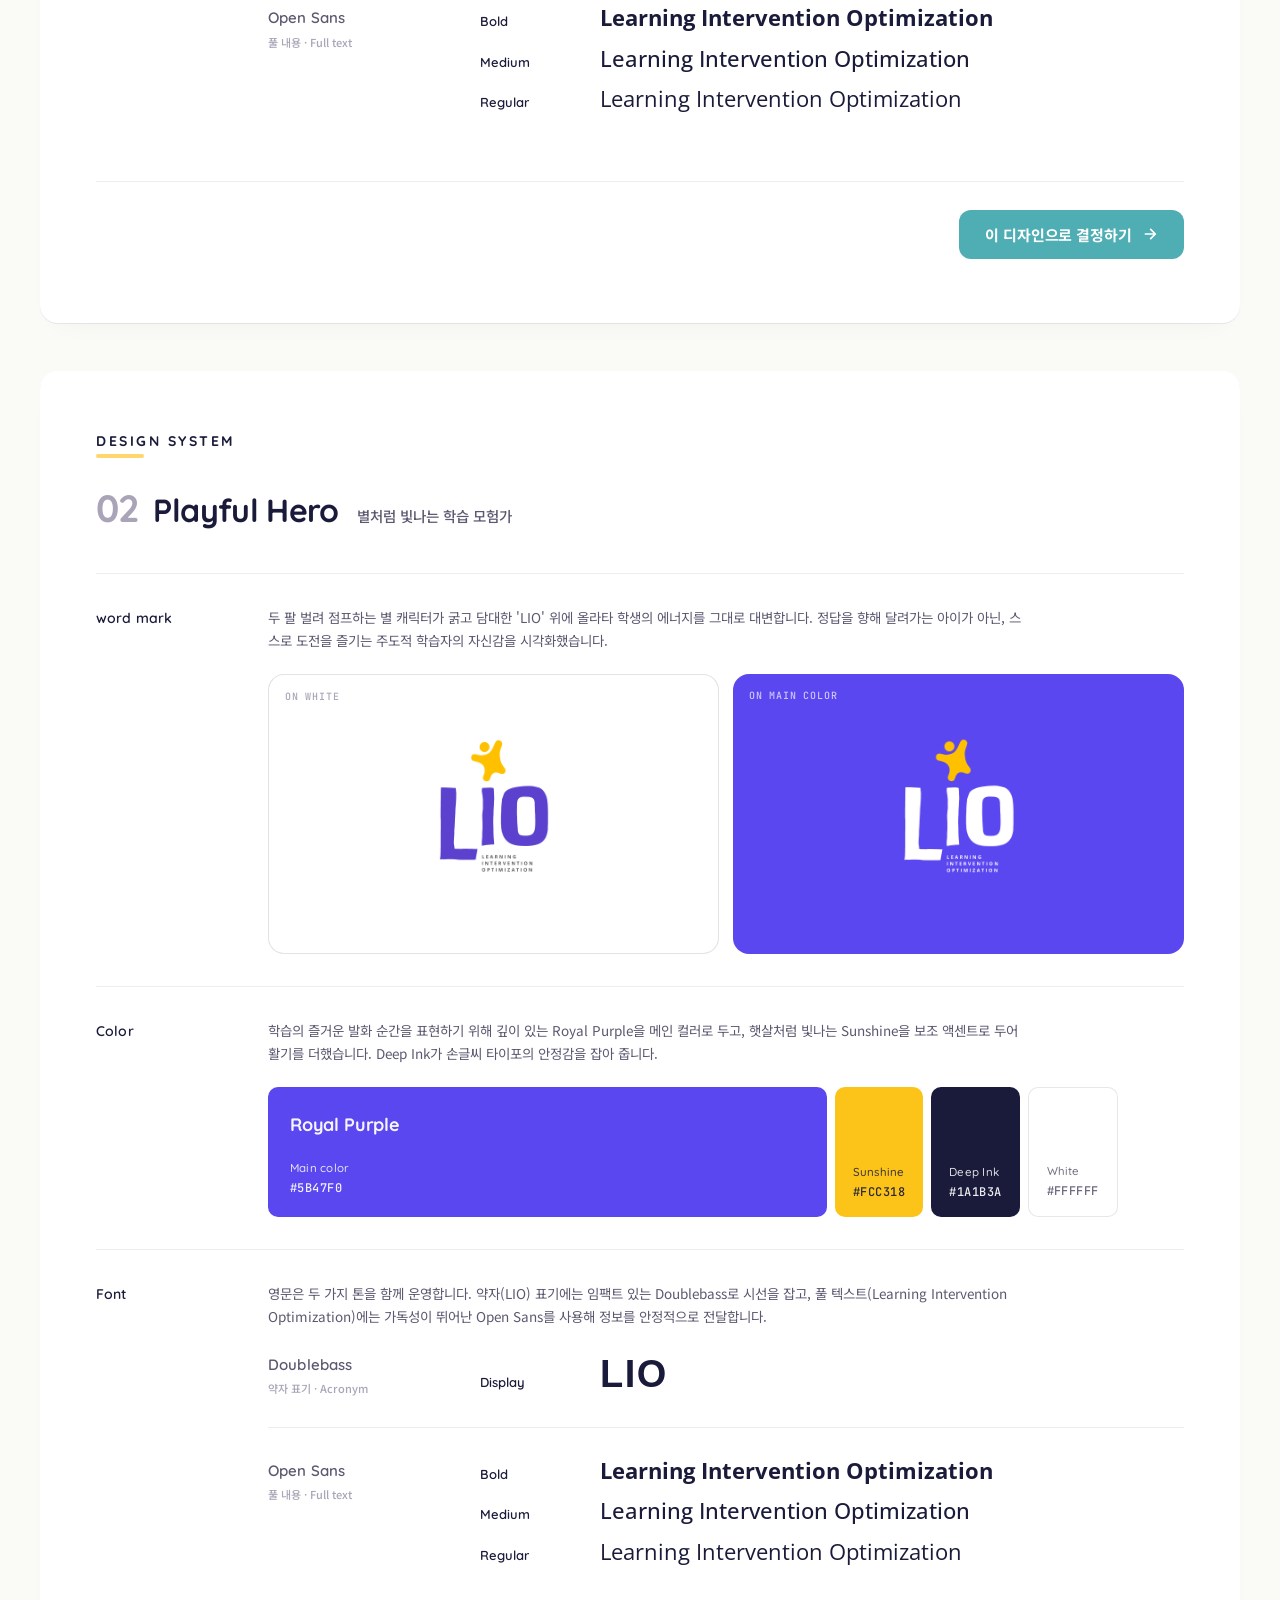
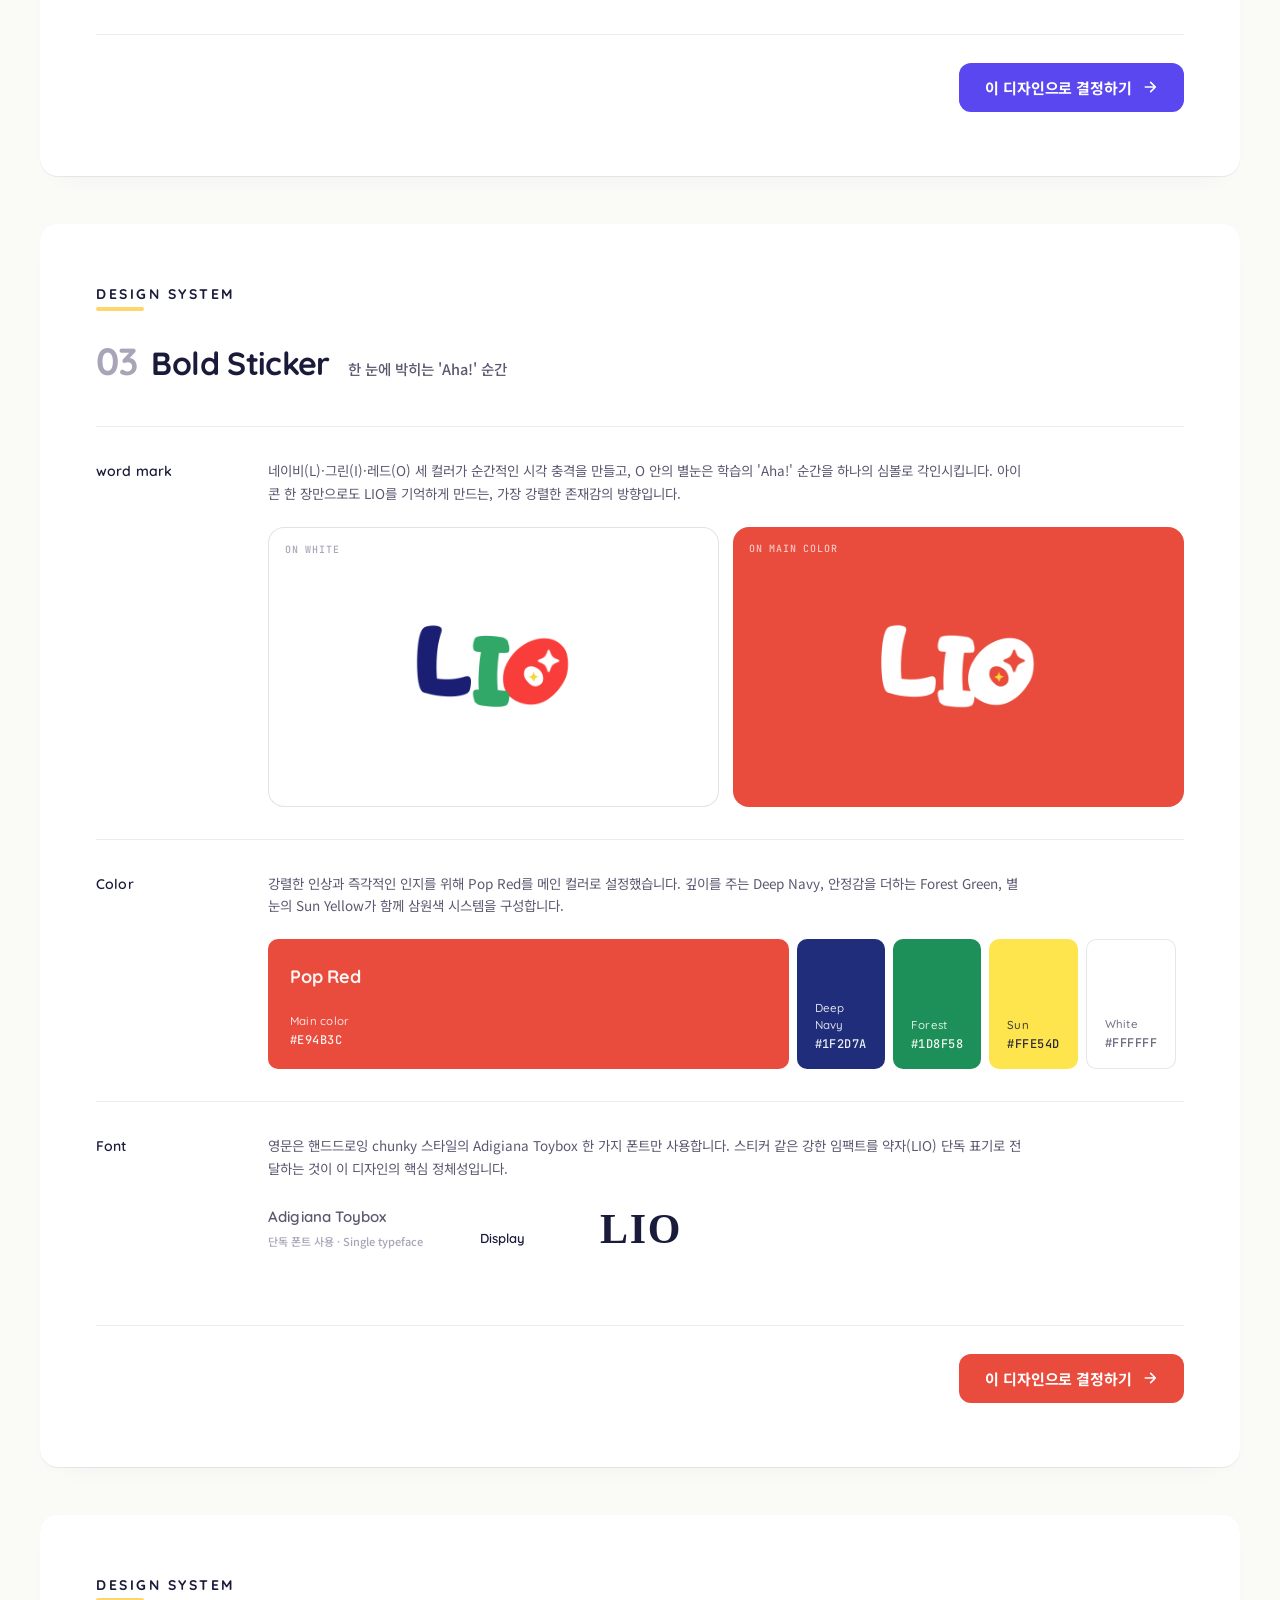
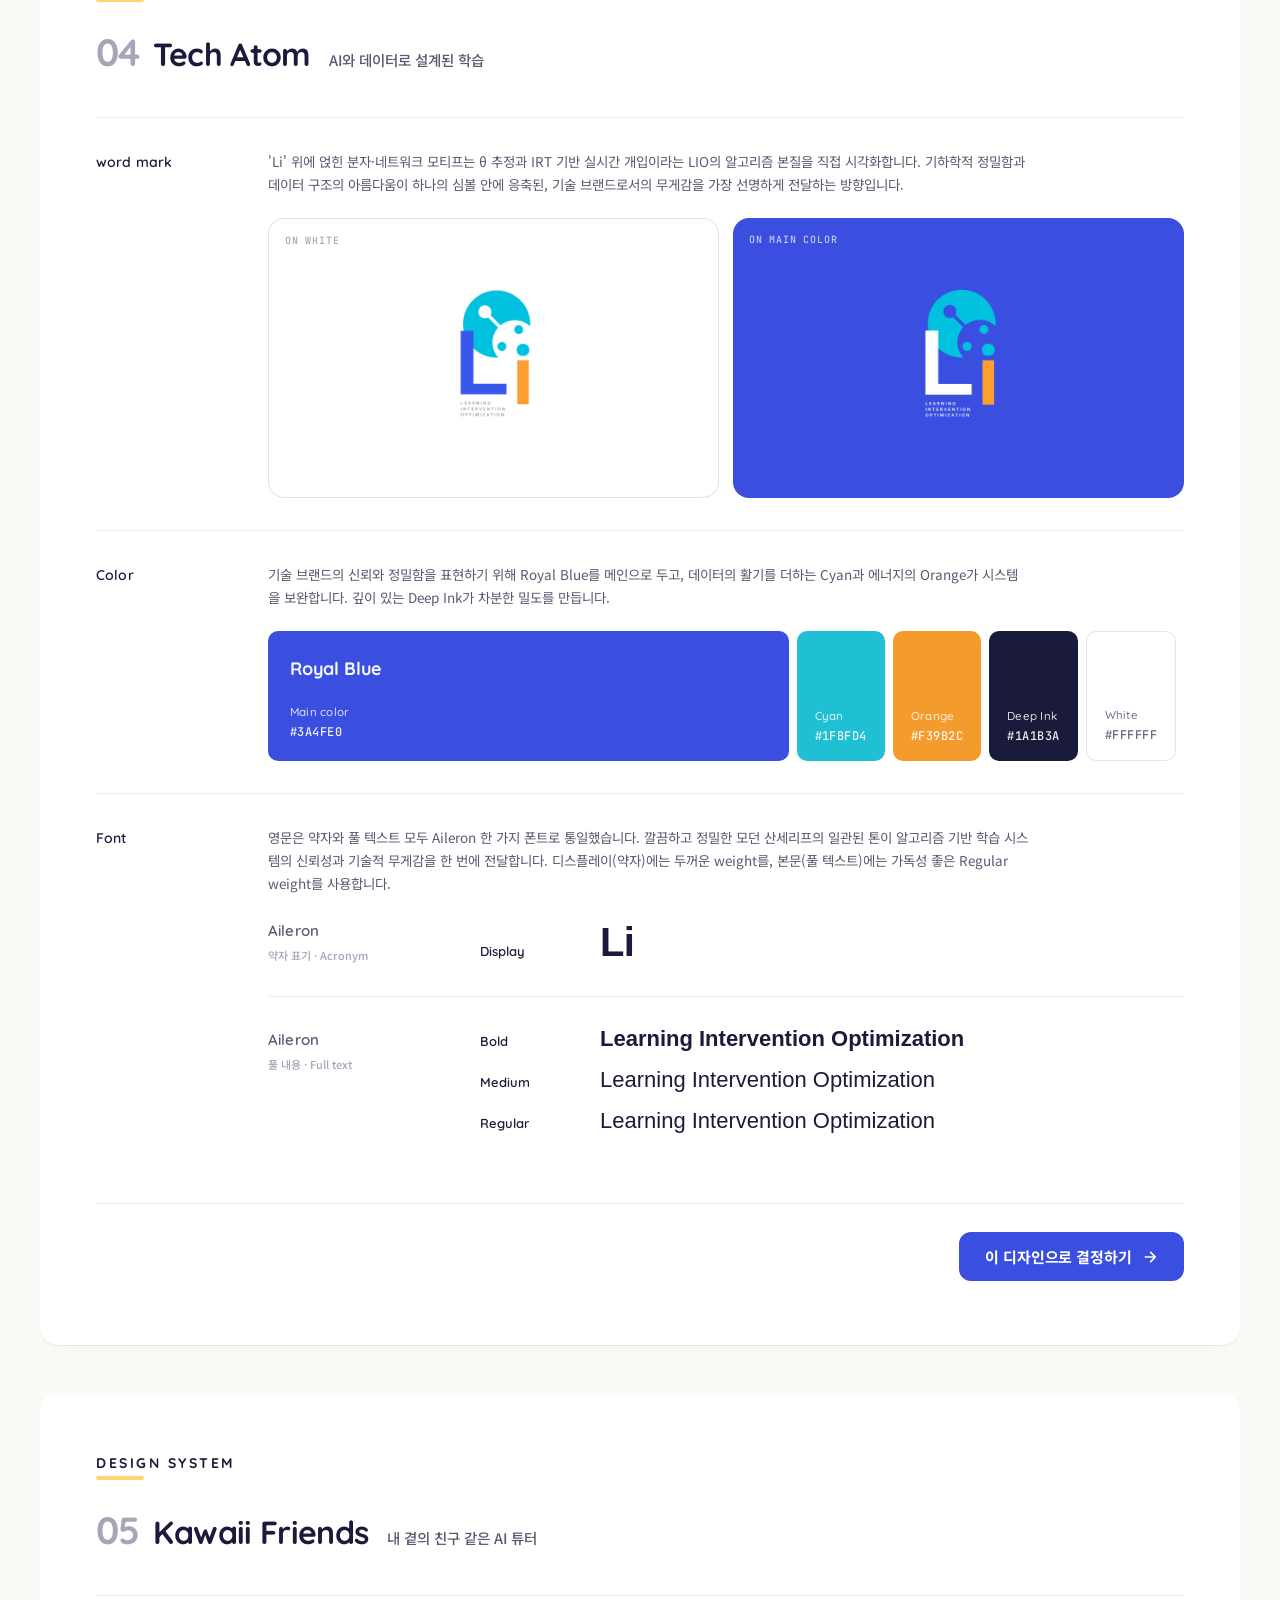
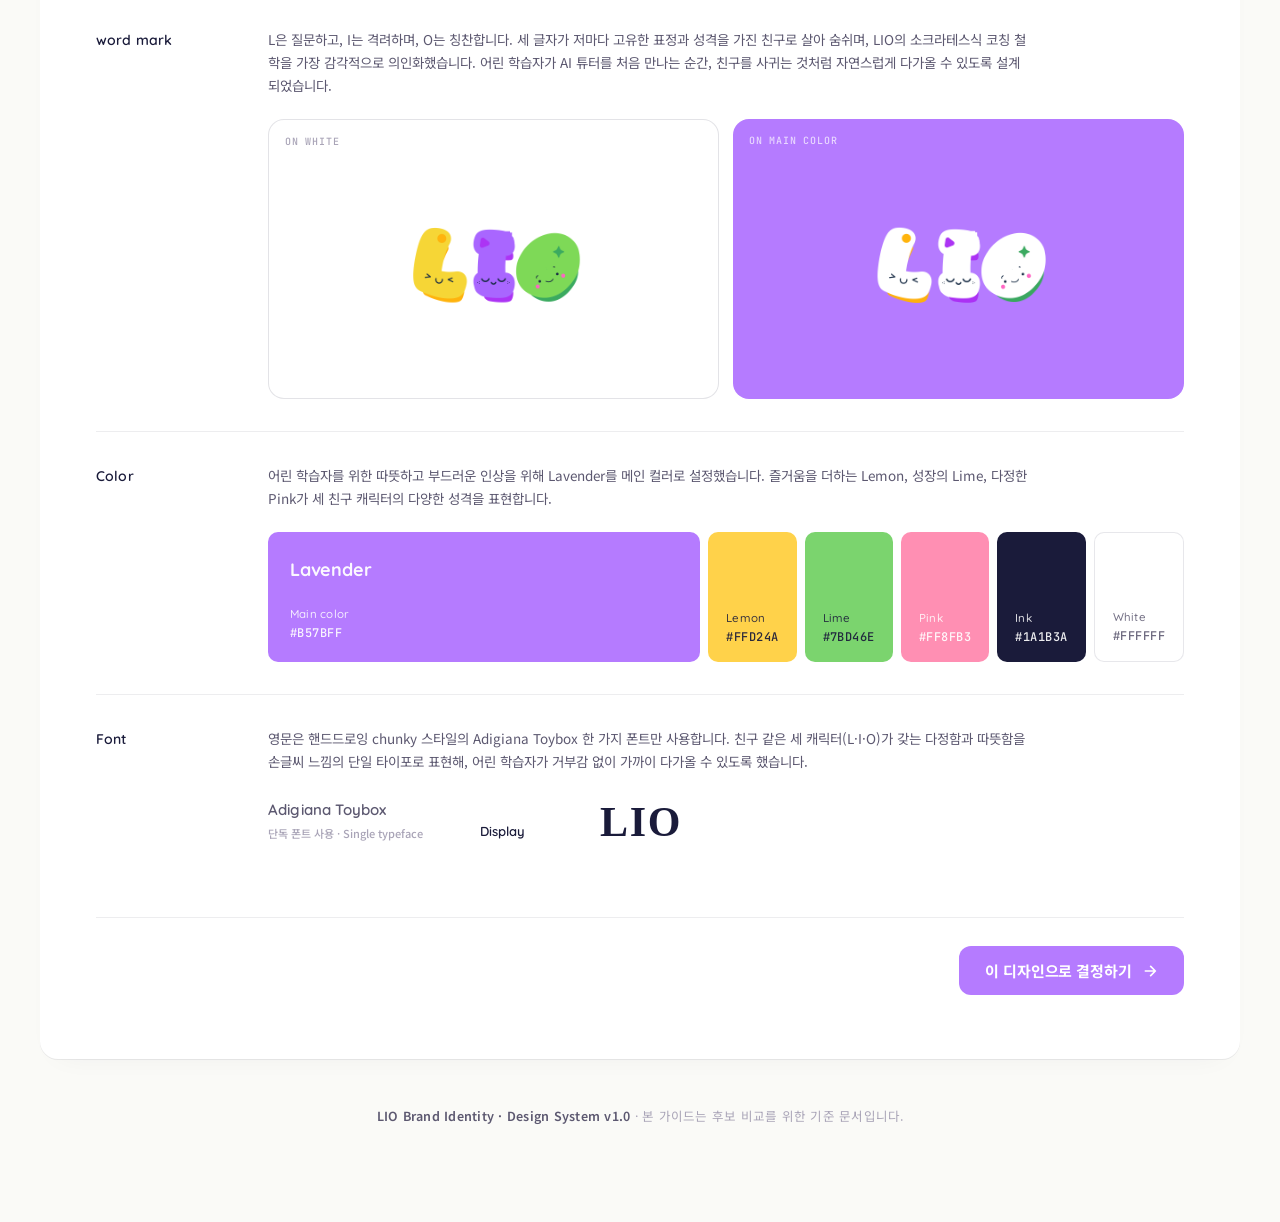
==== commit 10d29888: "Add files via upload" ====
--- a/lio-design-system.html
+++ b/lio-design-system.html
@@ -791,13 +791,13 @@
 <section class="guide guide-1">
   <header class="guide-head">
     <h2 class="ds-title">DESIGN SYSTEM</h2>
-    <p class="guide-sub"><span class="num">01</span><span class="gname">Pure & Trusted</span><span class="kr-concept">맑고 안정감 있는 신뢰의 LIO</span><span class="gtag">B2B · 학부모 자료</span></p>
+    <p class="guide-sub"><span class="num">01</span><span class="gname">Pure & Trusted</span><span class="kr-concept">맑고 안정감 있는 신뢰의 LIO</span></p>
   </header>
 
   <div class="row">
     <div class="label">word mark</div>
     <div class="content">
-      <p class="desc">둥근 산세리프 소문자 위에 '학생의 머리(i의 점)'와 '성취의 별 sparkle'을 더했습니다. 교육 브랜드의 기본기인 신뢰와 친근함을 동시에 전달하도록 균형 있게 설계되었습니다.</p>
+      <p class="desc">청량한 Teal Blue의 부드러운 소문자 위로 학습의 '깨달음 순간'을 담은 sparkle이 빛납니다. 과도한 장식 없이 글자 형태 자체가 신뢰를 전달하도록 설계되어, 학부모와 교육기관이 처음 마주하는 순간부터 안심과 친근함을 동시에 느낄 수 있습니다.</p>
       <div class="wordmark-row">
         <div class="wordmark-card white">
           <span class="card-tag">on white</span>
@@ -837,15 +837,10 @@
             <div class="lbl">Coral</div>
             <div class="hex">#E66B6B</div>
           </div>
-          <div class="color-card" style="background:#4A4A4A; color:#fff">
-            
-            <div class="lbl">Ink</div>
-            <div class="hex">#4A4A4A</div>
-          </div>
-          <div class="color-card" style="background:#F8F7F4; color:#5C5870">
-            
-            <div class="lbl">Surface</div>
-            <div class="hex">#F8F7F4</div>
+          <div class="color-card" style="background:#FFFFFF; color:#5C5870; border: 1px solid rgba(26,27,58,0.1)">
+
+            <div class="lbl">White</div>
+            <div class="hex">#FFFFFF</div>
           </div>
         </div>
       </div>
@@ -887,13 +882,13 @@
 <section class="guide guide-2">
   <header class="guide-head">
     <h2 class="ds-title">DESIGN SYSTEM</h2>
-    <p class="guide-sub"><span class="num">02</span><span class="gname">Playful Hero</span><span class="kr-concept">별처럼 빛나는 학습 모험가</span><span class="gtag">학생 캠페인 · SNS</span></p>
+    <p class="guide-sub"><span class="num">02</span><span class="gname">Playful Hero</span><span class="kr-concept">별처럼 빛나는 학습 모험가</span></p>
   </header>
 
   <div class="row">
     <div class="label">word mark</div>
     <div class="content">
-      <p class="desc">손으로 그린 듯한 마커 대문자 위에 두 팔을 벌린 별 모양 캐릭터를 배치했습니다. '정답을 맞히는 학생'이 아닌 '도전하는 학생'의 정서를 가장 전면에 드러내는 방향입니다.</p>
+      <p class="desc">두 팔 벌려 점프하는 별 캐릭터가 굵고 담대한 'LIO' 위에 올라타 학생의 에너지를 그대로 대변합니다. 정답을 향해 달려가는 아이가 아닌, 스스로 도전을 즐기는 주도적 학습자의 자신감을 시각화했습니다.</p>
       <div class="wordmark-row">
         <div class="wordmark-card white">
           <span class="card-tag">on white</span>
@@ -919,29 +914,19 @@
           </div>
         <div class="color-row">
           <div class="color-card" style="background:#FCC318; color:#1A1B3A">
-            
+
             <div class="lbl">Sunshine</div>
             <div class="hex">#FCC318</div>
           </div>
-          <div class="color-card" style="background:#FF6B9D; color:#fff">
-            
-            <div class="lbl">Pop Pink</div>
-            <div class="hex">#FF6B9D</div>
-          </div>
           <div class="color-card" style="background:#1A1B3A; color:#fff">
-            
+
             <div class="lbl">Deep Ink</div>
             <div class="hex">#1A1B3A</div>
           </div>
-          <div class="color-card" style="background:#DFDFDF; color:#5C5870">
-            
-            <div class="lbl">Light Gray</div>
-            <div class="hex">#DFDFDF</div>
-          </div>
-          <div class="color-card" style="background:#F8F7F4; color:#5C5870">
-            
-            <div class="lbl">Surface</div>
-            <div class="hex">#F8F7F4</div>
+          <div class="color-card" style="background:#FFFFFF; color:#5C5870; border: 1px solid rgba(26,27,58,0.1)">
+
+            <div class="lbl">White</div>
+            <div class="hex">#FFFFFF</div>
           </div>
         </div>
       </div>
@@ -981,13 +966,13 @@
 <section class="guide guide-3">
   <header class="guide-head">
     <h2 class="ds-title">DESIGN SYSTEM</h2>
-    <p class="guide-sub"><span class="num">03</span><span class="gname">Bold Sticker</span><span class="kr-concept">한 눈에 박히는 'Aha!' 순간</span><span class="gtag">앱 아이콘 · 굿즈</span></p>
+    <p class="guide-sub"><span class="num">03</span><span class="gname">Bold Sticker</span><span class="kr-concept">한 눈에 박히는 'Aha!' 순간</span></p>
   </header>
 
   <div class="row">
     <div class="label">word mark</div>
     <div class="content">
-      <p class="desc">네이비·그린·팝 레드의 삼원색을 대비시키고, O자에 '별눈(eye)'을 박아 학습의 깨달음 순간을 캐릭터화했습니다. 모바일 아이콘과 스티커에서 가장 빠르게 인지되는 형태로 설계되었습니다.</p>
+      <p class="desc">네이비(L)·그린(I)·레드(O) 세 컬러가 순간적인 시각 충격을 만들고, O 안의 별눈은 학습의 'Aha!' 순간을 하나의 심볼로 각인시킵니다. 아이콘 한 장만으로도 LIO를 기억하게 만드는, 가장 강렬한 존재감의 방향입니다.</p>
       <div class="wordmark-row">
         <div class="wordmark-card white">
           <span class="card-tag">on white</span>
@@ -1027,14 +1012,9 @@
             <div class="lbl">Sun</div>
             <div class="hex">#FFE54D</div>
           </div>
-          <div class="color-card" style="background:#1A1B3A; color:#fff">
-            
-            <div class="lbl">Ink</div>
-            <div class="hex">#1A1B3A</div>
-          </div>
-          <div class="color-card" style="background:#FFFFFF; color:#5C5870">
-            
-            <div class="lbl">Paper</div>
+          <div class="color-card" style="background:#FFFFFF; color:#5C5870; border: 1px solid rgba(26,27,58,0.1)">
+
+            <div class="lbl">White</div>
             <div class="hex">#FFFFFF</div>
           </div>
         </div>
@@ -1068,13 +1048,13 @@
 <section class="guide guide-4">
   <header class="guide-head">
     <h2 class="ds-title">DESIGN SYSTEM</h2>
-    <p class="guide-sub"><span class="num">04</span><span class="gname">Tech Atom</span><span class="kr-concept">AI와 데이터로 설계된 학습</span><span class="gtag">본부 · IR · 기술 PR</span></p>
+    <p class="guide-sub"><span class="num">04</span><span class="gname">Tech Atom</span><span class="kr-concept">AI와 데이터로 설계된 학습</span></p>
   </header>
 
   <div class="row">
     <div class="label">word mark</div>
     <div class="content">
-      <p class="desc">기하학적으로 다듬은 'Li' 위에 분자·네트워크 모티프를 결합했습니다. θ 추정, IRT, 실시간 개입과 같이 LIO의 알고리즘 본질을 가장 무게감 있게 시각화한 방향입니다.</p>
+      <p class="desc">'Li' 위에 얹힌 분자·네트워크 모티프는 θ 추정과 IRT 기반 실시간 개입이라는 LIO의 알고리즘 본질을 직접 시각화합니다. 기하학적 정밀함과 데이터 구조의 아름다움이 하나의 심볼 안에 응축된, 기술 브랜드로서의 무게감을 가장 선명하게 전달하는 방향입니다.</p>
       <div class="wordmark-row">
         <div class="wordmark-card white">
           <span class="card-tag">on white</span>
@@ -1114,15 +1094,10 @@
             <div class="lbl">Deep Ink</div>
             <div class="hex">#1A1B3A</div>
           </div>
-          <div class="color-card" style="background:#DFDFDF; color:#5C5870">
-            
-            <div class="lbl">Mid Gray</div>
-            <div class="hex">#DFDFDF</div>
-          </div>
-          <div class="color-card" style="background:#F8F7F4; color:#5C5870">
-            
-            <div class="lbl">Surface</div>
-            <div class="hex">#F8F7F4</div>
+          <div class="color-card" style="background:#FFFFFF; color:#5C5870; border: 1px solid rgba(26,27,58,0.1)">
+
+            <div class="lbl">White</div>
+            <div class="hex">#FFFFFF</div>
           </div>
         </div>
       </div>
@@ -1162,13 +1137,13 @@
 <section class="guide guide-5">
   <header class="guide-head">
     <h2 class="ds-title">DESIGN SYSTEM</h2>
-    <p class="guide-sub"><span class="num">05</span><span class="gname">Kawaii Friends</span><span class="kr-concept">내 곁의 친구 같은 AI 튜터</span><span class="gtag">초등 콘텐츠 · 굿즈</span></p>
+    <p class="guide-sub"><span class="num">05</span><span class="gname">Kawaii Friends</span><span class="kr-concept">내 곁의 친구 같은 AI 튜터</span></p>
   </header>
 
   <div class="row">
     <div class="label">word mark</div>
     <div class="content">
-      <p class="desc">L·I·O 세 글자가 각자 표정과 성격을 가진 3명의 친구로 재해석되었습니다. 소크라테스 질문·격려·칭찬을 자연스럽게 의인화해, 어린 학습자에게 가장 친근한 AI 튜터 이미지를 만듭니다.</p>
+      <p class="desc">L은 질문하고, I는 격려하며, O는 칭찬합니다. 세 글자가 저마다 고유한 표정과 성격을 가진 친구로 살아 숨쉬며, LIO의 소크라테스식 코칭 철학을 가장 감각적으로 의인화했습니다. 어린 학습자가 AI 튜터를 처음 만나는 순간, 친구를 사귀는 것처럼 자연스럽게 다가올 수 있도록 설계되었습니다.</p>
       <div class="wordmark-row">
         <div class="wordmark-card white">
           <span class="card-tag">on white</span>
@@ -1209,14 +1184,14 @@
             <div class="hex">#FF8FB3</div>
           </div>
           <div class="color-card" style="background:#1A1B3A; color:#fff">
-            
+
             <div class="lbl">Ink</div>
             <div class="hex">#1A1B3A</div>
           </div>
-          <div class="color-card" style="background:#FFF6E9; color:#5C5870">
-            
-            <div class="lbl">Cream</div>
-            <div class="hex">#FFF6E9</div>
+          <div class="color-card" style="background:#FFFFFF; color:#5C5870; border: 1px solid rgba(26,27,58,0.1)">
+
+            <div class="lbl">White</div>
+            <div class="hex">#FFFFFF</div>
           </div>
         </div>
       </div>
@@ -1251,15 +1226,20 @@
 
 <script>
   // ============================================================
-  // COUNTERAPI NAMESPACE — 본인 unique 문자열로 변경
-  // (가입·키 불필요. 같은 namespace를 쓰는 사람들끼리 카운트 공유)
-  // 추측 어려운 문자열로 정하세요. 예: lio-brand-vote-x9k4p7
+  // JSONBIN.IO CONFIGURATION — 두 줄만 본인 값으로 교체
+  // (JSONBin.io 가입 → bin 생성 → ID + Master Key 복사)
   // ============================================================
-  const COUNTER_NS = 'lio-poly-brand-vote-mx9k4p7nq2';
+  const JSONBIN_BIN_ID = '6a02f735250b1311c33ac613';
+  const JSONBIN_MASTER_KEY = '$2a$10$KRfSPX21OmlSTUaeFLQqW.8ssbaqO/2C3.TRek3lyZM2hpQZoCD3q';
   // ============================================================
 
-  const COUNTER_API = 'https://api.counterapi.dev/v1/' + COUNTER_NS;
-  const COUNTER_CONFIGURED = COUNTER_NS !== 'lio-brand-vote-CHANGE-ME';
+  const BIN_CONFIGURED = JSONBIN_BIN_ID !== 'YOUR_BIN_ID' 
+                      && JSONBIN_MASTER_KEY !== 'YOUR_MASTER_KEY';
+  const JSONBIN_API = `https://api.jsonbin.io/v3/b/${JSONBIN_BIN_ID}`;
+  const JSONBIN_HEADERS = {
+    'Content-Type': 'application/json',
+    'X-Master-Key': JSONBIN_MASTER_KEY
+  };
 
   const LOGO_DATA = {
     1: { name: 'Pure & Trusted', kr: '맑고 안정감', theme: '#4FAEB3' },
@@ -1272,6 +1252,7 @@
   let votes = { 1: 0, 2: 0, 3: 0, 4: 0, 5: 0 };
   let voted = false;
   let userChoice = null;
+  let isWriting = false;
 
   const savedChoice = localStorage.getItem('lio_user_choice');
   if (savedChoice) {
@@ -1288,26 +1269,45 @@
     if (el) el.innerHTML = '참여 <strong>' + totalVotes().toLocaleString() + '표</strong>';
   }
 
-  function parseCount(data) {
-    if (!data) return 0;
-    if (typeof data.count === 'number') return data.count;
-    if (typeof data.value === 'number') return data.value;
-    return 0;
-  }
-
   async function loadVotes() {
-    if (!COUNTER_CONFIGURED) return;
+    if (!BIN_CONFIGURED) return;
     try {
-      const results = await Promise.all([1,2,3,4,5].map(async (id) => {
-        const r = await fetch(`${COUNTER_API}/candidate-${id}`, { cache: 'no-store' });
-        if (!r.ok) return 0;
-        return parseCount(await r.json());
-      }));
-      [1,2,3,4,5].forEach((id, i) => { votes[id] = results[i]; });
+      const r = await fetch(`${JSONBIN_API}/latest`, {
+        headers: { 'X-Master-Key': JSONBIN_MASTER_KEY },
+        cache: 'no-store'
+      });
+      if (!r.ok) {
+        console.warn('loadVotes HTTP error:', r.status);
+        return;
+      }
+      const data = await r.json();
+      const record = data.record || {};
+      votes = {
+        1: parseInt(record['1']) || 0,
+        2: parseInt(record['2']) || 0,
+        3: parseInt(record['3']) || 0,
+        4: parseInt(record['4']) || 0,
+        5: parseInt(record['5']) || 0
+      };
       updateTopBarStat();
       if (voted) renderResults();
     } catch (e) {
       console.warn('loadVotes failed', e);
+    }
+  }
+
+  async function saveVotes() {
+    if (!BIN_CONFIGURED) return false;
+    try {
+      const r = await fetch(JSONBIN_API, {
+        method: 'PUT',
+        headers: JSONBIN_HEADERS,
+        body: JSON.stringify(votes)
+      });
+      return r.ok;
+    } catch (e) {
+      console.warn('saveVotes failed', e);
+      return false;
     }
   }
 
@@ -1381,21 +1381,22 @@
   }
 
   async function handleVote(id) {
-    if (voted) return;
-    if (!COUNTER_CONFIGURED) {
-      alert('CounterAPI 설정이 필요합니다.\nHTML 파일 상단의 COUNTER_NS를 unique한 문자열로 변경해주세요.');
+    if (voted || isWriting) return;
+    if (!BIN_CONFIGURED) {
+      alert('JSONBin 설정이 필요합니다.\nHTML 상단의 JSONBIN_BIN_ID 와 JSONBIN_MASTER_KEY 를 본인 값으로 교체해주세요.');
       return;
     }
     if (localStorage.getItem('lio_user_choice')) {
       alert('이미 투표하셨습니다. (이 브라우저에서)');
       return;
     }
+    isWriting = true;
     try {
-      const r = await fetch(`${COUNTER_API}/candidate-${id}/up`, { cache: 'no-store' });
-      if (!r.ok) throw new Error('HTTP ' + r.status);
-      const data = await r.json();
-      const newCount = parseCount(data);
-      votes[id] = newCount > 0 ? newCount : votes[id] + 1;
+      // Read-modify-write: load latest, increment, save back
+      await loadVotes();
+      votes[id] = (votes[id] || 0) + 1;
+      const ok = await saveVotes();
+      if (!ok) throw new Error('저장 실패');
       localStorage.setItem('lio_user_choice', String(id));
       voted = true;
       userChoice = id;
@@ -1404,21 +1405,22 @@
       setTimeout(() => window.scrollTo({ top: 0, behavior: 'smooth' }), 200);
     } catch (e) {
       alert('투표 처리 중 오류: ' + e.message);
+    } finally {
+      isWriting = false;
     }
   }
 
   async function reset() {
-    if (!voted) return;
+    if (!voted || isWriting) return;
     const choice = parseInt(localStorage.getItem('lio_user_choice') || '0');
-    if (choice && COUNTER_CONFIGURED) {
+    if (choice && BIN_CONFIGURED) {
+      isWriting = true;
       try {
-        const r = await fetch(`${COUNTER_API}/candidate-${choice}/down`, { cache: 'no-store' });
-        if (r.ok) {
-          const data = await r.json();
-          const newCount = parseCount(data);
-          votes[choice] = Math.max(0, newCount);
-        }
+        await loadVotes();
+        votes[choice] = Math.max(0, (votes[choice] || 0) - 1);
+        await saveVotes();
       } catch (e) { console.warn(e); }
+      isWriting = false;
     }
     localStorage.removeItem('lio_user_choice');
     voted = false;
@@ -1435,8 +1437,7 @@
     window.scrollTo({ top: 0, behavior: 'smooth' });
   }
 
-  if (COUNTER_CONFIGURED) {
-    // Initial load + refresh whenever page regains focus or every 30s
+  if (BIN_CONFIGURED) {
     loadVotes().then(() => {
       if (voted && userChoice) applyVoteUI(userChoice);
     });
@@ -1448,7 +1449,7 @@
     if (bar) {
       const hint = document.createElement('div');
       hint.style.cssText = 'background:#FFE5B4;color:#8B4513;padding:8px 16px;font-size:12px;text-align:center;font-weight:500;';
-      hint.textContent = '⚠️ CounterAPI 미설정 — HTML 상단의 COUNTER_NS를 unique한 문자열로 변경해야 투표가 작동합니다';
+      hint.textContent = '⚠️ JSONBin 미설정 — HTML 상단의 JSONBIN_BIN_ID와 JSONBIN_MASTER_KEY를 입력해야 투표가 작동합니다';
       bar.parentNode.insertBefore(hint, bar.nextSibling);
     }
   }
